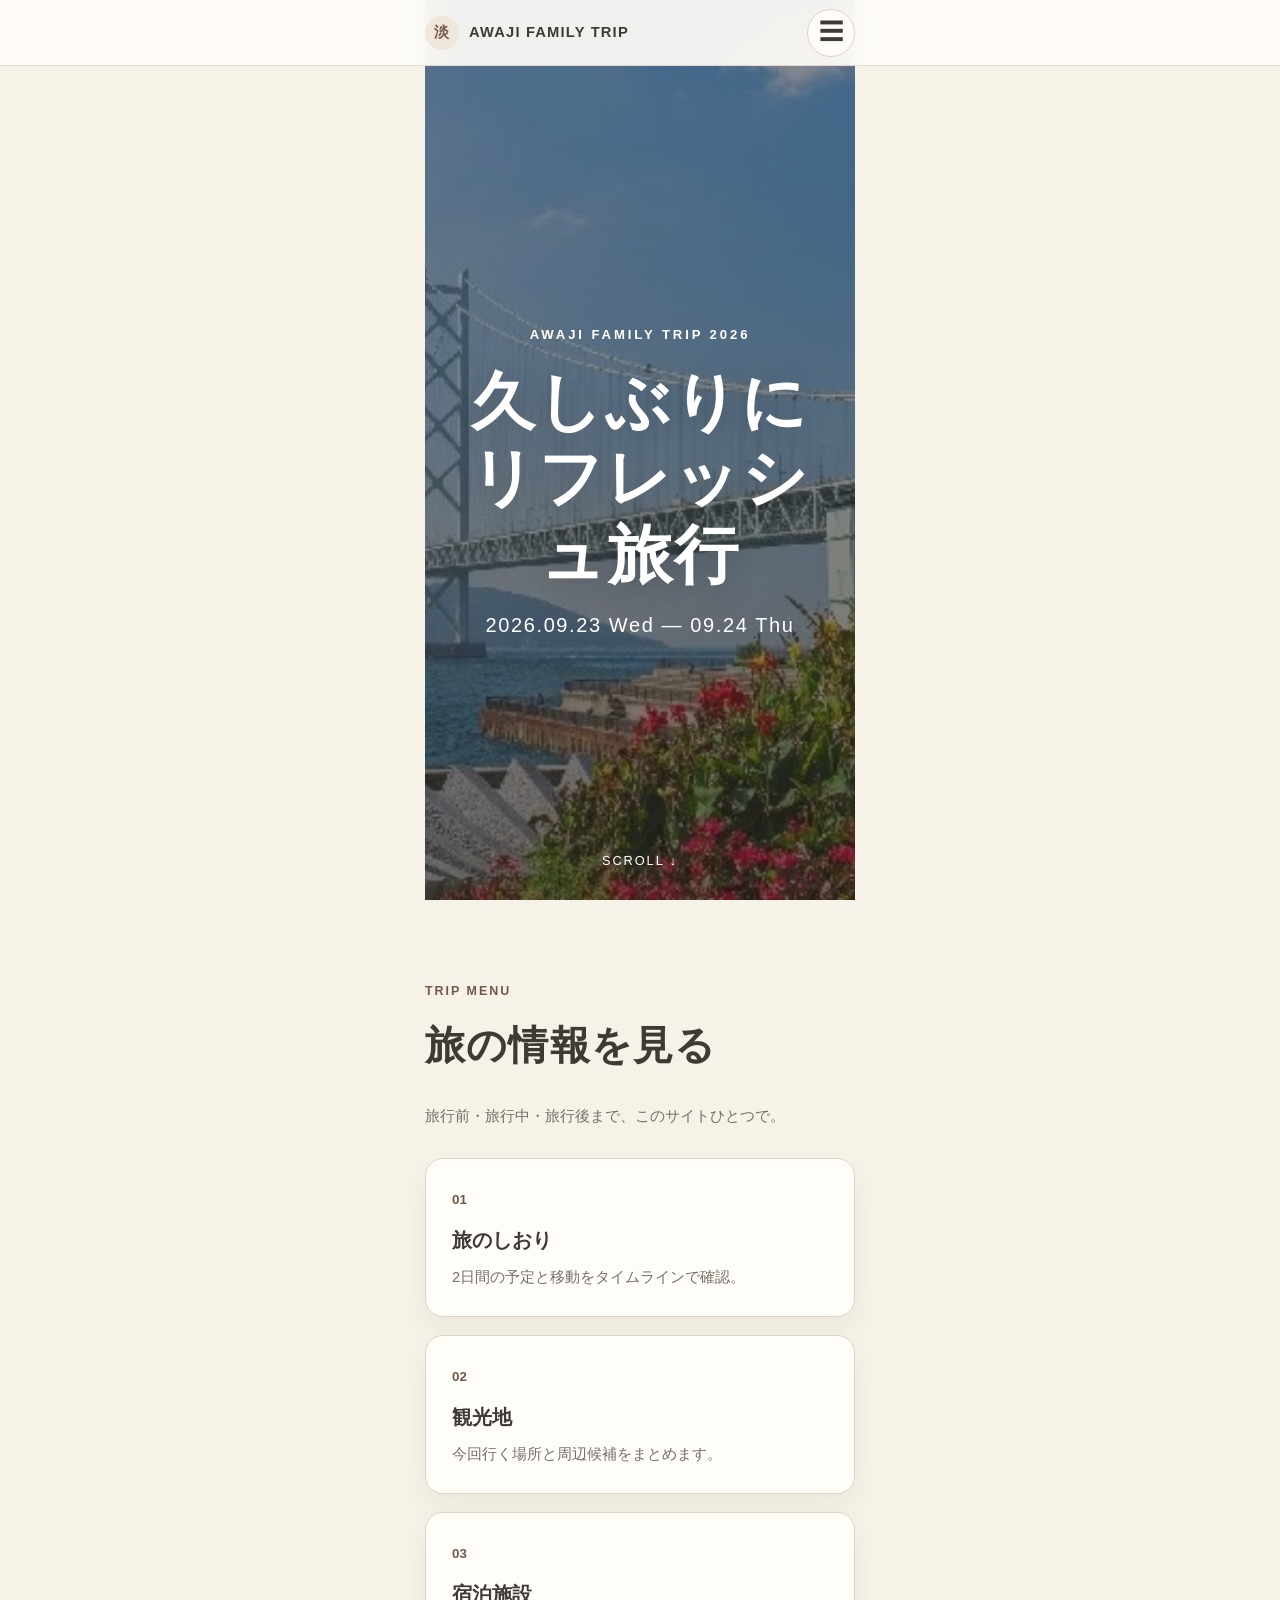
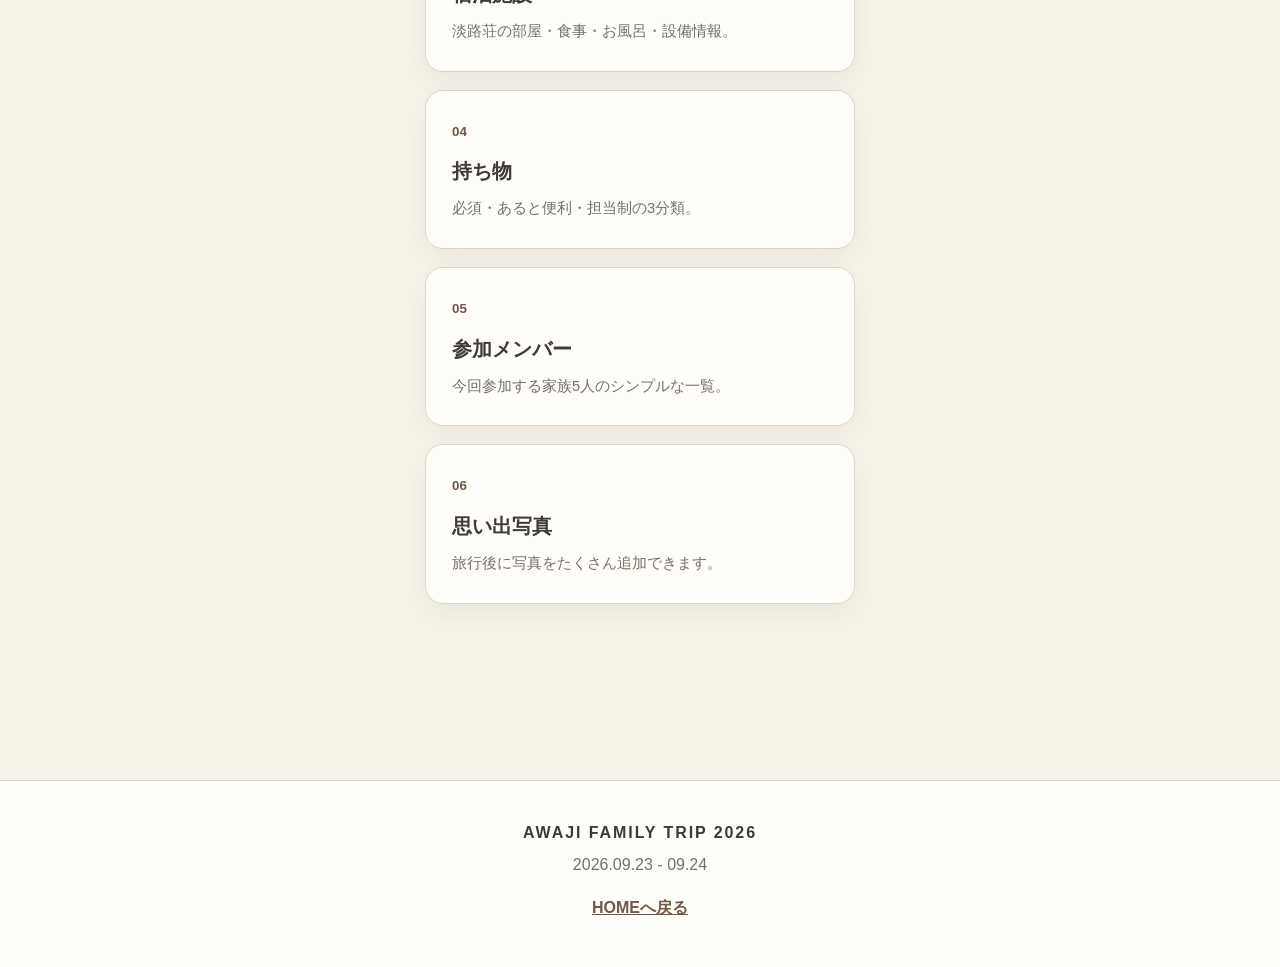
==== index.html @ f4835fc9 "ページに画像を入れてみる" ====
<!doctype html>
<html lang="ja">
<head>
  <meta charset="utf-8">
  <meta name="viewport" content="width=device-width, initial-scale=1">
  <meta name="description" content="淡路荘へ出かける家族旅行の情報共有サイトです。">
  <title>HOME | AWAJI FAMILY TRIP 2026</title>
  <link rel="stylesheet" href="css/style.css">
</head>
<body>
<header class="site-header">
  <div class="header-inner">
    <a class="brand" href="index.html" aria-label="HOMEへ戻る"><span class="brand-mark">淡</span><span>AWAJI FAMILY TRIP</span></a>
    <nav class="desktop-nav" aria-label="メインナビゲーション"><a href="index.html" aria-current="page">HOME</a><a href="schedule.html">旅のしおり</a><a href="sightseeing.html">観光地</a><a href="hotel.html">宿泊施設</a><a href="belongings.html">持ち物</a><a href="members.html">参加メンバー</a><a href="gallery.html">思い出写真</a></nav>
    <button class="menu-toggle" type="button" aria-expanded="false" aria-controls="mobile-menu" aria-label="メニューを開く">☰</button>
  </div>
</header>
<div class="mobile-menu" id="mobile-menu" aria-label="スマートフォンメニュー">
  <div class="mobile-menu-panel"><nav><a href="index.html" aria-current="page">HOME</a><a href="schedule.html">旅のしおり</a><a href="sightseeing.html">観光地</a><a href="hotel.html">宿泊施設</a><a href="belongings.html">持ち物</a><a href="members.html">参加メンバー</a><a href="gallery.html">思い出写真</a></nav></div>
</div>
<main class="home-main">
<!-- 旅行タイトルはここを変更すれば全体の見出しを差し替えられます -->
<section class="hero" aria-label="旅行メインビジュアル">
  <div class="hero-slide is-active" aria-hidden="true"></div>
  <div class="hero-slide" aria-hidden="true"></div>
  <div class="hero-slide" aria-hidden="true"></div>
  <div class="hero-slide" aria-hidden="true"></div>
  <div class="hero-slide" aria-hidden="true"></div>
  <div class="hero-content">
    <div class="hero-kicker">AWAJI FAMILY TRIP 2026</div>
    <h1 class="hero-title">久しぶりに<br>リフレッシュ旅行</h1>
    <div class="hero-date">2026.09.23 Wed — 09.24 Thu</div>
  </div>
  <a class="hero-scroll" href="#trip-menu">SCROLL ↓</a>
</section>

<section class="home-links" id="trip-menu">
  <div class="container">
    <div class="section-heading">
      <div><span class="eyebrow">TRIP MENU</span><h2 class="section-title">旅の情報を見る</h2></div>
      <div class="section-note">旅行前・旅行中・旅行後まで、このサイトひとつで。</div>
    </div>
    <div class="nav-card-grid">
      <a class="nav-card" href="schedule.html"><small>01</small><h2>旅のしおり</h2><p>2日間の予定と移動をタイムラインで確認。</p></a>
      <a class="nav-card" href="sightseeing.html"><small>02</small><h2>観光地</h2><p>今回行く場所と周辺候補をまとめます。</p></a>
      <a class="nav-card" href="hotel.html"><small>03</small><h2>宿泊施設</h2><p>淡路荘の部屋・食事・お風呂・設備情報。</p></a>
      <a class="nav-card" href="belongings.html"><small>04</small><h2>持ち物</h2><p>必須・あると便利・担当制の3分類。</p></a>
      <a class="nav-card" href="members.html"><small>05</small><h2>参加メンバー</h2><p>今回参加する家族5人のシンプルな一覧。</p></a>
      <a class="nav-card" href="gallery.html"><small>06</small><h2>思い出写真</h2><p>旅行後に写真をたくさん追加できます。</p></a>
    </div>
  </div>
</section>
</main>
<footer class="site-footer">
  <div class="container">
    <div class="footer-title">AWAJI FAMILY TRIP 2026</div>
    <div class="footer-date">2026.09.23 - 09.24</div>
    <a class="footer-home" href="index.html">HOMEへ戻る</a>
  </div>
</footer>
<script src="js/main.js"></script>
</body>
</html>
---- css/style.css ----
:root {
  --bg: #f7f2e8;
  --surface: #fffdf8;
  --surface-2: #efe7d9;
  --text: #3f3a35;
  --muted: #756f68;
  --accent: #9b7b68;
  --accent-dark: #715848;
  --sage: #8c9a89;
  --border: #dfd4c5;
  --shadow: 0 18px 45px rgba(76, 62, 50, 0.10);
  --radius-lg: 28px;
  --radius-md: 18px;
  --radius-sm: 12px;
  --header-h: 66px;
  --mobile-content: 430px;
}

* { box-sizing: border-box; }

html { scroll-behavior: smooth; }

body {
  margin: 0;
  background: var(--bg);
  color: var(--text);
  font-family: "Hiragino Kaku Gothic ProN", "Yu Gothic", "YuGothic", "Noto Sans JP", sans-serif;
  line-height: 1.8;
  overflow-x: hidden;
}

body.menu-open { overflow: hidden; }

a { color: inherit; }

img {
  display: block;
  max-width: 100%;
}

button,
input,
textarea,
select {
  font: inherit;
}

/* PCでも中央にスマホ幅で表示 */
.container,
.header-inner {
  width: min(calc(100% - 28px), var(--mobile-content));
  margin-inline: auto;
}

.site-header {
  position: fixed;
  inset: 0 0 auto 0;
  z-index: 1000;
  height: var(--header-h);
  display: flex;
  align-items: center;
  background: rgba(255, 253, 248, 0.92);
  backdrop-filter: blur(14px);
  border-bottom: 1px solid rgba(223, 212, 197, 0.8);
}

.header-inner {
  display: flex;
  align-items: center;
  justify-content: space-between;
  gap: 16px;
}

.brand {
  display: inline-flex;
  align-items: center;
  gap: 10px;
  text-decoration: none;
  font-weight: 800;
  letter-spacing: .08em;
  white-space: nowrap;
  font-size: .92rem;
}

.brand-mark {
  width: 34px;
  aspect-ratio: 1;
  border-radius: 50%;
  display: grid;
  place-items: center;
  background: var(--surface-2);
  color: var(--accent-dark);
  font-family: "Yu Mincho", "Hiragino Mincho ProN", serif;
}

/* 常にスマホ用ナビ */
.desktop-nav {
  display: none;
}

.menu-toggle {
  display: grid;
  place-items: center;
  width: 48px;
  height: 48px;
  border: 1px solid var(--border);
  border-radius: 50%;
  background: var(--surface);
  color: var(--text);
  cursor: pointer;
  font-size: 1.55rem;
  line-height: 1;
  flex: 0 0 auto;
}

.mobile-menu {
  display: none;
  position: fixed;
  top: var(--header-h);
  bottom: 0;
  left: 50%;
  width: min(100%, var(--mobile-content));
  transform: translateX(-50%);
  z-index: 999;
  background: rgba(49, 43, 38, .28);
}

.mobile-menu-panel {
  margin-left: auto;
  width: min(88%, 360px);
  height: 100%;
  background: var(--surface);
  padding: 24px;
  box-shadow: -18px 0 40px rgba(0,0,0,.12);
}

.mobile-menu nav {
  display: grid;
  gap: 10px;
}

.mobile-menu a {
  display: block;
  text-decoration: none;
  padding: 16px 18px;
  border-radius: var(--radius-sm);
  background: var(--bg);
  font-weight: 700;
}

.mobile-menu.is-open {
  display: block;
}

main:not(.home-main) {
  padding-top: calc(var(--header-h) + 54px);
}

.page-hero {
  margin-bottom: 36px;
}

.eyebrow {
  display: inline-block;
  color: var(--accent-dark);
  font-size: .78rem;
  font-weight: 800;
  letter-spacing: .16em;
  text-transform: uppercase;
  margin-bottom: 8px;
}

.page-title,
.hero-title,
.section-title {
  font-family: "Yu Mincho", "Hiragino Mincho ProN", "Noto Serif JP", serif;
  letter-spacing: .03em;
}

.page-title {
  margin: 0 0 12px;
  font-size: clamp(2rem, 10vw, 3.2rem);
  line-height: 1.25;
}

.page-lead {
  margin: 0;
  max-width: 760px;
  color: var(--muted);
}

.section {
  padding: 28px 0 58px;
}

.section + .section {
  border-top: 1px solid rgba(223, 212, 197, .75);
}

.section-heading {
  display: flex;
  align-items: flex-start;
  flex-direction: column;
  gap: 20px;
  margin-bottom: 28px;
}

.section-title {
  margin: 0;
  font-size: clamp(1.6rem, 8vw, 2.5rem);
}

.section-note {
  color: var(--muted);
  font-size: .95rem;
}

/* HOME */
.hero {
  width: min(100%, var(--mobile-content));
  min-height: 100svh;
  margin-inline: auto;
  position: relative;
  overflow: hidden;
  display: grid;
  place-items: center;
  isolation: isolate;
}

.hero-slide {
  position: absolute;
  inset: 0;
  opacity: 0;
  transform: scale(1.02);
  transition: opacity 1.8s ease, transform 7s ease;
  background-size: cover;
  background-position: center;
}

.hero-slide::after {
  content: "";
  position: absolute;
  inset: 0;
  background: linear-gradient(
    180deg,
    rgba(26,22,19,.20),
    rgba(26,22,19,.38)
  );
}

.hero-slide.is-active {
  opacity: 1;
  transform: scale(1);
}

.hero-slide:nth-child(1) {
  background-image:
    linear-gradient(rgba(54,44,36,.28), rgba(54,44,36,.28)),
    url('../images/hero/hero-01.jpg');
}

.hero-slide:nth-child(2) {
  background-image:
    linear-gradient(rgba(54,44,36,.28), rgba(54,44,36,.28)),
    url('../images/hero/hero-02.jpg');
}

.hero-slide:nth-child(3) {
  background-image:
    linear-gradient(rgba(54,44,36,.28), rgba(54,44,36,.28)),
    url('../images/hero/hero-03.jpg');
}

.hero-slide:nth-child(4) {
  background-image:
    linear-gradient(rgba(54,44,36,.28), rgba(54,44,36,.28)),
    url('../images/hero/hero-04.jpg');
}

.hero-slide:nth-child(5) {
  background-image:
    linear-gradient(rgba(54,44,36,.28), rgba(54,44,36,.28)),
    url('../images/hero/hero-05.jpg');
}

.hero-content {
  position: relative;
  z-index: 2;
  width: min(calc(100% - 28px), var(--mobile-content));
  color: white;
  text-align: center;
  padding-top: var(--header-h);
}

.hero-kicker {
  letter-spacing: .22em;
  font-size: .82rem;
  font-weight: 800;
}

.hero-title {
  margin: 18px auto 12px;
  max-width: 900px;
  font-size: clamp(2.1rem, 11vw, 4rem);
  line-height: 1.2;
  text-shadow: 0 5px 30px rgba(0,0,0,.22);
}

.hero-date {
  font-size: clamp(1rem, 5vw, 1.25rem);
  letter-spacing: .08em;
}

.hero-scroll {
  position: absolute;
  bottom: 28px;
  z-index: 3;
  color: #fff;
  text-decoration: none;
  font-size: .8rem;
  letter-spacing: .15em;
}

.home-links {
  padding: 76px 0 96px;
}

.nav-card-grid {
  display: grid;
  grid-template-columns: 1fr;
  gap: 18px;
}

.nav-card {
  display: block;
  text-decoration: none;
  background: var(--surface);
  border: 1px solid var(--border);
  border-radius: var(--radius-md);
  padding: 26px;
  box-shadow: 0 12px 28px rgba(76,62,50,.06);
}

.nav-card:hover,
.nav-card:focus-visible {
  transform: translateY(-3px);
  box-shadow: var(--shadow);
  outline: none;
}

.nav-card small {
  color: var(--accent-dark);
  font-weight: 800;
}

.nav-card h2 {
  margin: 8px 0 6px;
  font-size: 1.25rem;
}

.nav-card p {
  margin: 0;
  color: var(--muted);
  font-size: .92rem;
}

/* 旅のしおり */
.timeline-days {
  display: grid;
  gap: 56px;
}

.day-block {
  background: var(--surface);
  border: 1px solid var(--border);
  border-radius: var(--radius-lg);
  padding: clamp(24px,4vw,44px);
}

.day-title {
  margin: 0 0 32px;
  font-size: 1.6rem;
}

.timeline {
  position: relative;
  margin-left: 8px;
}

.timeline::before {
  content: "";
  position: absolute;
  left: 65px;
  top: 14px;
  bottom: 14px;
  width: 1px;
  background: var(--border);
}

.timeline-item {
  display: grid;
  grid-template-columns: 60px 10px minmax(0, 1fr);
  gap: 0 8px;
  position: relative;
  padding-bottom: 34px;
}

.timeline-item:last-child {
  padding-bottom: 0;
}

.timeline-time {
  font-weight: 800;
  color: var(--accent-dark);
  padding-top: 1px;
  font-size: .9rem;
}

.timeline-dot-wrap {
  display: flex;
  justify-content: center;
  transform: translateX(-8px);
}

.timeline-dot {
  width: 10px;
  height: 10px;
  margin-top: 7px;
  border-radius: 50%;
  background: var(--sage);
  box-shadow: 0 0 0 6px var(--surface);
  z-index: 2;
}

.timeline-card {
  min-width: 0;
  background: var(--bg);
  border-radius: var(--radius-md);
  padding: 20px;
}

.timeline-card h3 {
  margin: 0 0 6px;
}

.timeline-meta {
  display: flex;
  flex-wrap: wrap;
  gap: 8px 12px;
  color: var(--muted);
  font-size: .9rem;
  margin: 10px 0 0;
}

.timeline-photo,
.photo-placeholder {
  min-height: 180px;
  margin-top: 16px;
  border-radius: var(--radius-sm);
  background: linear-gradient(135deg, #d8cab9, #ebe2d7);
  display: grid;
  place-items: center;
  color: #76695f;
  text-align: center;
  padding: 18px;
}

.timeline-photo img,
.media-frame img {
  width: 100%;
  height: 100%;
  object-fit: cover;
  border-radius: inherit;
}

/* 観光地 */
.place-list {
  display: grid;
  gap: 28px;
}

.place-card {
  display: grid;
  grid-template-columns: 1fr;
  gap: 0;
  overflow: hidden;
  background: var(--surface);
  border: 1px solid var(--border);
  border-radius: var(--radius-lg);
  box-shadow: 0 14px 34px rgba(76,62,50,.06);
}

.media-frame {
  min-height: 230px;
  background: linear-gradient(135deg,#c8b9a8,#e7ded3);
  display: grid;
  place-items: center;
  color: #73675d;
}

.place-body {
  padding: clamp(24px,4vw,40px);
}

.place-body h3 {
  margin: 0 0 10px;
  font-size: 1.55rem;
}

.info-list {
  display: grid;
  gap: 8px;
  margin: 18px 0 0;
}

.info-row {
  display: grid;
  grid-template-columns: 72px 1fr;
  gap: 14px;
  font-size: .95rem;
}

.info-row dt {
  font-weight: 800;
  color: var(--accent-dark);
}

.info-row dd {
  margin: 0;
}

.button-row {
  display: flex;
  flex-wrap: wrap;
  gap: 12px;
  margin-top: 22px;
}

.btn {
  display: inline-flex;
  align-items: center;
  justify-content: center;
  min-height: 46px;
  padding: 11px 18px;
  border-radius: 999px;
  text-decoration: none;
  font-weight: 800;
  border: 1px solid var(--accent);
  background: var(--accent);
  color: #fff;
  flex: 1 1 160px;
}

.btn.secondary {
  background: transparent;
  color: var(--accent-dark);
}

.btn:hover,
.btn:focus-visible {
  filter: brightness(.96);
  outline: 3px solid rgba(155,123,104,.18);
}

/* 宿泊施設 */
.hotel-stack {
  display: grid;
  gap: 44px;
}

.hotel-section {
  background: var(--surface);
  border: 1px solid var(--border);
  border-radius: var(--radius-lg);
  padding: clamp(24px,4vw,42px);
}

.hotel-section h2 {
  margin-top: 0;
}

.photo-strip {
  display: grid;
  grid-template-columns: repeat(2,1fr);
  gap: 10px;
  margin-top: 20px;
}

.photo-strip .photo-placeholder {
  min-height: 140px;
  margin-top: 0;
}

.photo-strip .photo-placeholder:last-child {
  grid-column: 1 / -1;
}

.feature-grid {
  display: grid;
  grid-template-columns: 1fr;
  gap: 16px;
  margin-top: 18px;
}

.feature-card {
  background: var(--bg);
  border-radius: var(--radius-md);
  padding: 18px;
}

.feature-card strong {
  display: block;
  margin-bottom: 6px;
}

.amenity-grid {
  display: grid;
  grid-template-columns: repeat(2,1fr);
  gap: 12px;
  margin-top: 20px;
}

.amenity {
  min-height: 110px;
  display: grid;
  place-items: center;
  gap: 6px;
  text-align: center;
  background: var(--bg);
  border-radius: var(--radius-md);
  padding: 14px;
}

.amenity-icon {
  font-size: 1.7rem;
  font-weight: 400;
  line-height: 1;
}

/* 持ち物 */
.list-columns {
  display: grid;
  grid-template-columns: 1fr;
  gap: 20px;
}

.list-card {
  background: var(--surface);
  border: 1px solid var(--border);
  border-radius: var(--radius-lg);
  padding: 26px;
}

.list-card h2 {
  margin-top: 0;
}

.simple-list {
  list-style: none;
  margin: 0;
  padding: 0;
  display: grid;
  gap: 10px;
}

.simple-list li {
  padding: 12px 14px;
  border-radius: var(--radius-sm);
  background: var(--bg);
}

/* 参加メンバー */
.members-grid {
  display: grid;
  grid-template-columns: 1fr;
  gap: 18px;
}

.member-card {
  background: var(--surface);
  border: 1px solid var(--border);
  border-radius: var(--radius-md);
  padding: 24px;
}

.member-card h2 {
  margin: 0 0 6px;
  font-size: 1.25rem;
}

.member-card p {
  margin: 0;
  color: var(--muted);
}

/* 思い出写真 */
.gallery-empty {
  text-align: center;
  background: var(--surface);
  border: 1px solid var(--border);
  border-radius: var(--radius-lg);
  padding: clamp(46px,8vw,96px) 24px;
}

.gallery-empty .icon {
  font-size: 2.4rem;
}

.gallery-grid {
  columns: 2 150px;
  column-gap: 14px;
  margin-top: 34px;
}

.gallery-item {
  break-inside: avoid;
  margin: 0 0 14px;
}

.gallery-item img {
  width: 100%;
  border-radius: 14px;
  background: #ddd;
}

/* Footer */
.site-footer {
  margin-top: 80px;
  border-top: 1px solid var(--border);
  padding: 38px 0 44px;
  background: var(--surface);
  text-align: center;
}

.footer-title {
  font-weight: 900;
  letter-spacing: .12em;
}

.footer-date {
  color: var(--muted);
  margin-top: 4px;
}

.footer-home {
  display: inline-block;
  margin-top: 14px;
  color: var(--accent-dark);
  font-weight: 700;
}

.sr-only {
  position: absolute;
  width: 1px;
  height: 1px;
  padding: 0;
  margin: -1px;
  overflow: hidden;
  clip: rect(0,0,0,0);
  white-space: nowrap;
  border: 0;
}

@media (prefers-reduced-motion: reduce) {
  *,
  *::before,
  *::after {
    scroll-behavior: auto !important;
    transition-duration: .01ms !important;
    animation-duration: .01ms !important;
  }
}
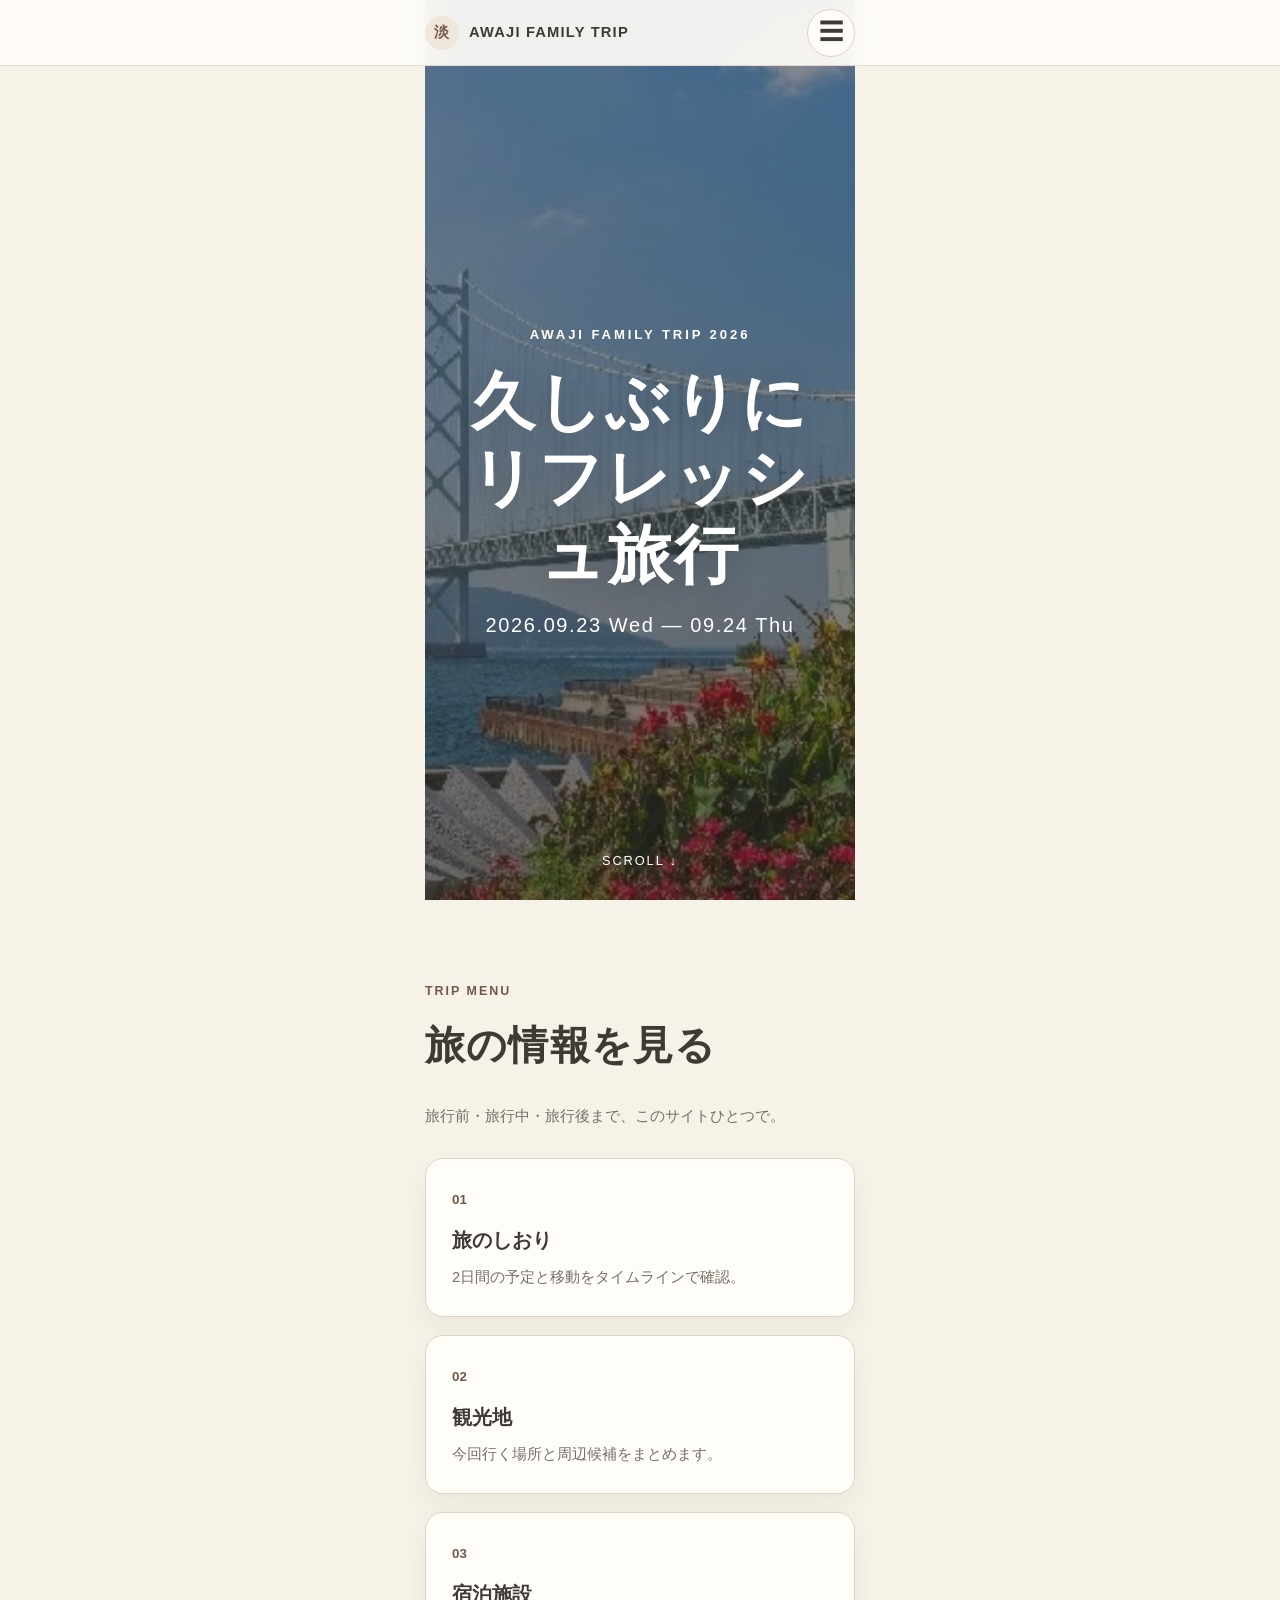
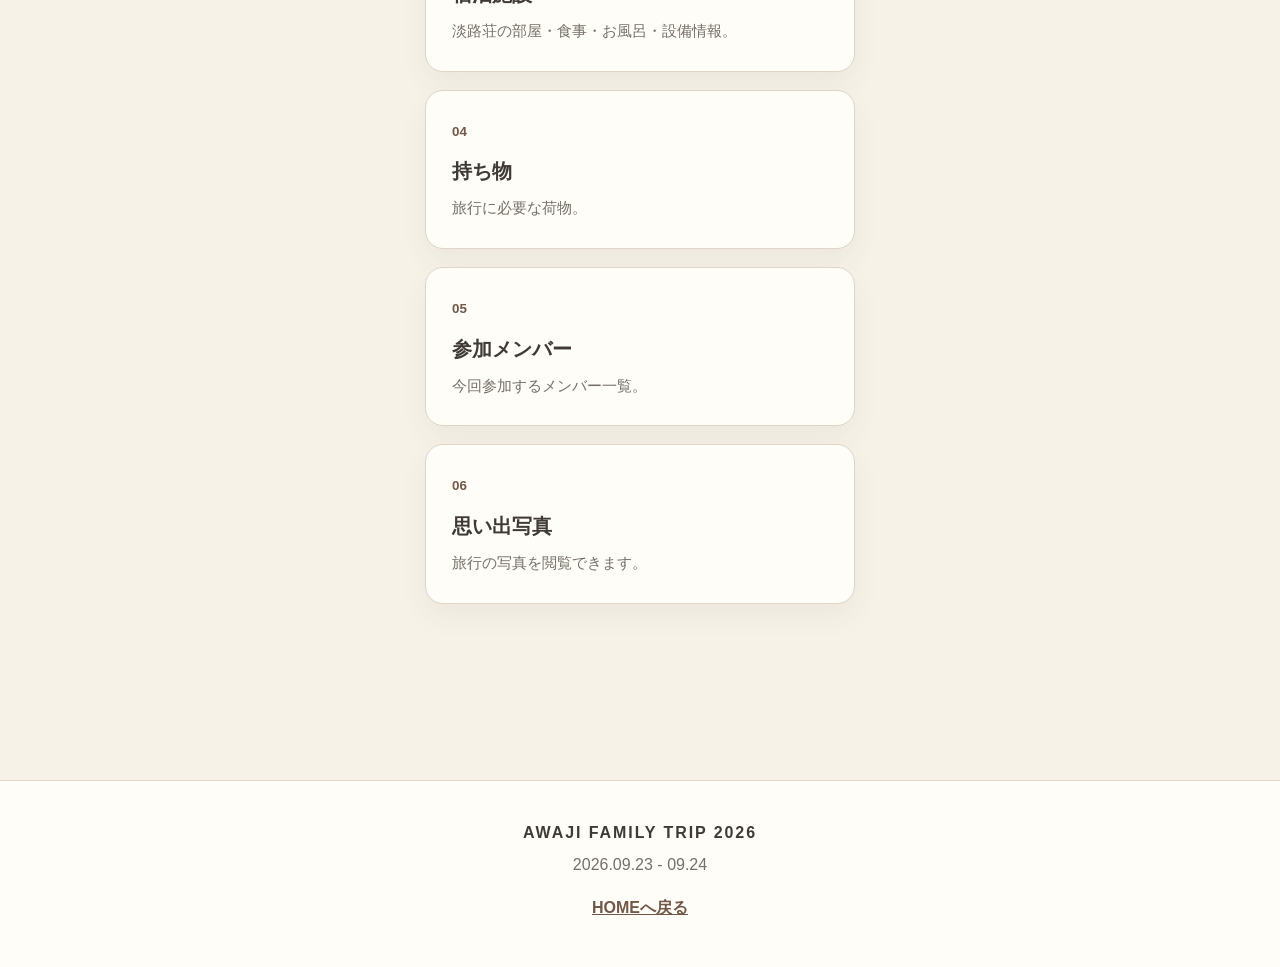
==== commit 0342ce79: "一応画像は埋めて表示直した" ====
--- a/index.html
+++ b/index.html
@@ -44,9 +44,9 @@
       <a class="nav-card" href="schedule.html"><small>01</small><h2>旅のしおり</h2><p>2日間の予定と移動をタイムラインで確認。</p></a>
       <a class="nav-card" href="sightseeing.html"><small>02</small><h2>観光地</h2><p>今回行く場所と周辺候補をまとめます。</p></a>
       <a class="nav-card" href="hotel.html"><small>03</small><h2>宿泊施設</h2><p>淡路荘の部屋・食事・お風呂・設備情報。</p></a>
-      <a class="nav-card" href="belongings.html"><small>04</small><h2>持ち物</h2><p>必須・あると便利・担当制の3分類。</p></a>
-      <a class="nav-card" href="members.html"><small>05</small><h2>参加メンバー</h2><p>今回参加する家族5人のシンプルな一覧。</p></a>
-      <a class="nav-card" href="gallery.html"><small>06</small><h2>思い出写真</h2><p>旅行後に写真をたくさん追加できます。</p></a>
+      <a class="nav-card" href="belongings.html"><small>04</small><h2>持ち物</h2><p>旅行に必要な荷物。</p></a>
+      <a class="nav-card" href="members.html"><small>05</small><h2>参加メンバー</h2><p>今回参加するメンバー一覧。</p></a>
+      <a class="nav-card" href="gallery.html"><small>06</small><h2>思い出写真</h2><p>旅行の写真を閲覧できます。</p></a>
     </div>
   </div>
 </section>
--- a/css/style.css
+++ b/css/style.css
@@ -496,6 +496,8 @@
   display: grid;
   place-items: center;
   color: #73675d;
+  overflow: hidden;
+  border-radius: var(--radius-sm);
 }
 
 .place-body {
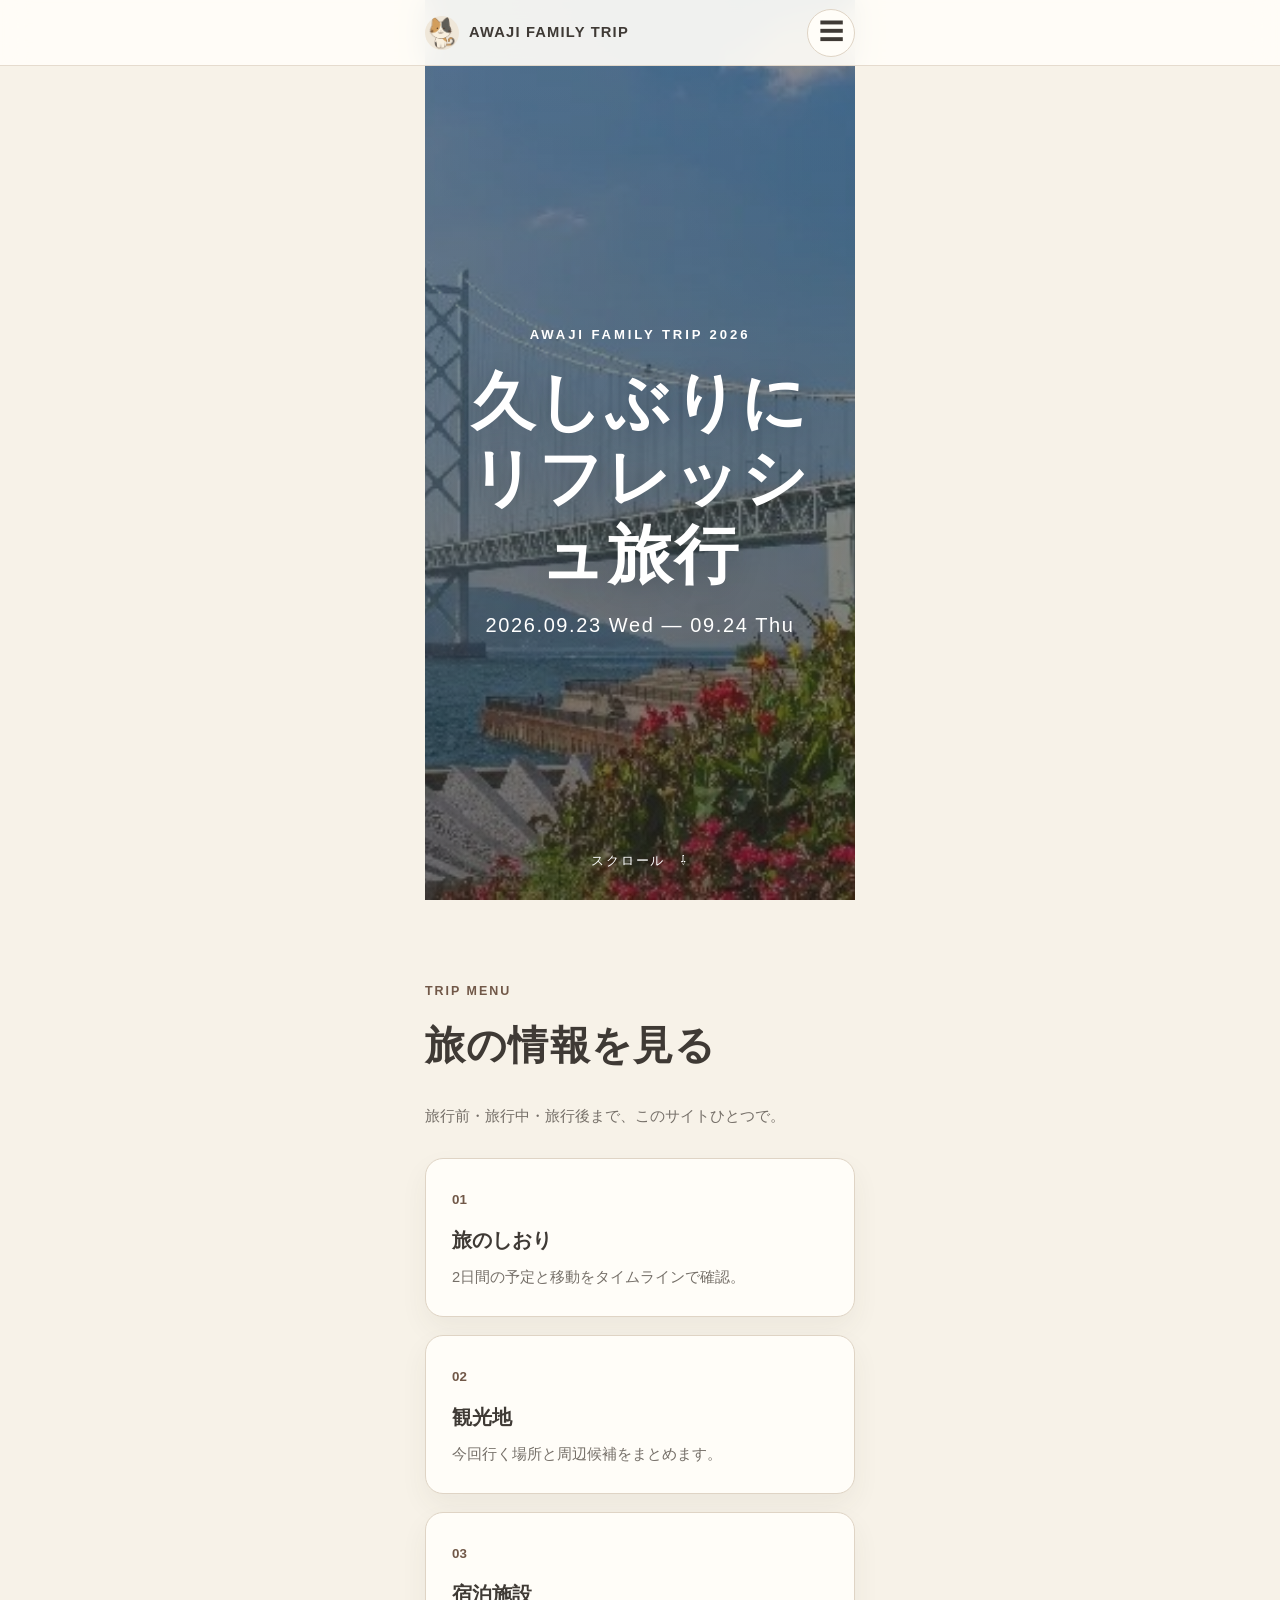
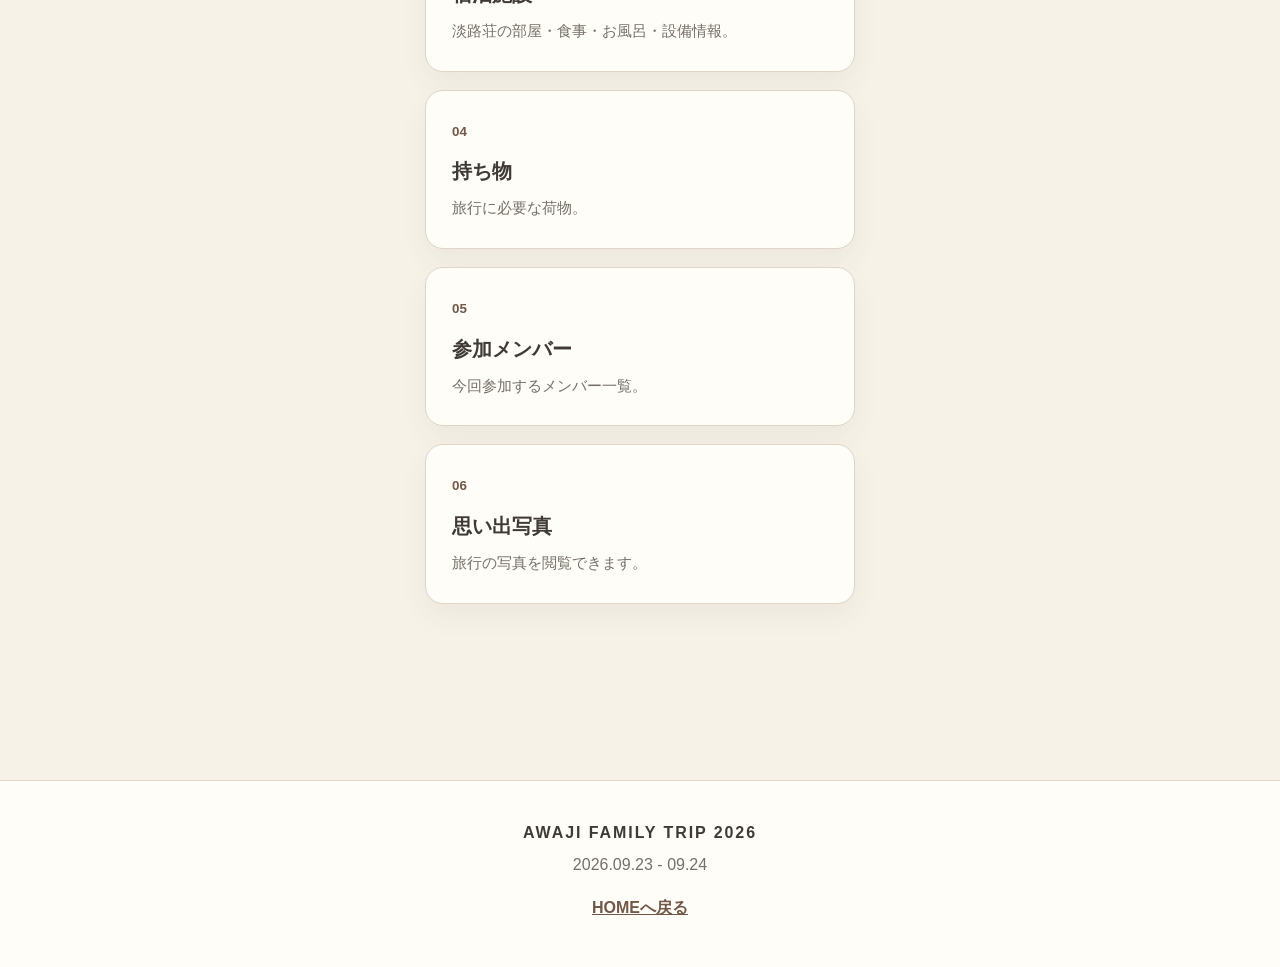
==== commit 0f8ba758: "しおりに地図を埋め込んだ" ====
--- a/index.html
+++ b/index.html
@@ -1,5 +1,6 @@
 <!doctype html>
 <html lang="ja">
+
 <head>
   <meta charset="utf-8">
   <meta name="viewport" content="width=device-width, initial-scale=1">
@@ -7,57 +8,90 @@
   <title>HOME | AWAJI FAMILY TRIP 2026</title>
   <link rel="stylesheet" href="css/style.css">
 </head>
+
 <body>
-<header class="site-header">
-  <div class="header-inner">
-    <a class="brand" href="index.html" aria-label="HOMEへ戻る"><span class="brand-mark">淡</span><span>AWAJI FAMILY TRIP</span></a>
-    <nav class="desktop-nav" aria-label="メインナビゲーション"><a href="index.html" aria-current="page">HOME</a><a href="schedule.html">旅のしおり</a><a href="sightseeing.html">観光地</a><a href="hotel.html">宿泊施設</a><a href="belongings.html">持ち物</a><a href="members.html">参加メンバー</a><a href="gallery.html">思い出写真</a></nav>
-    <button class="menu-toggle" type="button" aria-expanded="false" aria-controls="mobile-menu" aria-label="メニューを開く">☰</button>
-  </div>
-</header>
-<div class="mobile-menu" id="mobile-menu" aria-label="スマートフォンメニュー">
-  <div class="mobile-menu-panel"><nav><a href="index.html" aria-current="page">HOME</a><a href="schedule.html">旅のしおり</a><a href="sightseeing.html">観光地</a><a href="hotel.html">宿泊施設</a><a href="belongings.html">持ち物</a><a href="members.html">参加メンバー</a><a href="gallery.html">思い出写真</a></nav></div>
-</div>
-<main class="home-main">
-<!-- 旅行タイトルはここを変更すれば全体の見出しを差し替えられます -->
-<section class="hero" aria-label="旅行メインビジュアル">
-  <div class="hero-slide is-active" aria-hidden="true"></div>
-  <div class="hero-slide" aria-hidden="true"></div>
-  <div class="hero-slide" aria-hidden="true"></div>
-  <div class="hero-slide" aria-hidden="true"></div>
-  <div class="hero-slide" aria-hidden="true"></div>
-  <div class="hero-content">
-    <div class="hero-kicker">AWAJI FAMILY TRIP 2026</div>
-    <h1 class="hero-title">久しぶりに<br>リフレッシュ旅行</h1>
-    <div class="hero-date">2026.09.23 Wed — 09.24 Thu</div>
-  </div>
-  <a class="hero-scroll" href="#trip-menu">SCROLL ↓</a>
-</section>
-
-<section class="home-links" id="trip-menu">
-  <div class="container">
-    <div class="section-heading">
-      <div><span class="eyebrow">TRIP MENU</span><h2 class="section-title">旅の情報を見る</h2></div>
-      <div class="section-note">旅行前・旅行中・旅行後まで、このサイトひとつで。</div>
+  <header class="site-header">
+    <div class="header-inner">
+      <a class="brand" href="index.html" aria-label="HOMEへ戻る">
+        <span class="brand-mark">
+          <img src="images/common/mikecat-icon.png" alt="三毛猫のアイコン">
+        </span>
+        <span>AWAJI FAMILY TRIP</span></a>
+      <nav class="desktop-nav" aria-label="メインナビゲーション"><a href="index.html" aria-current="page">HOME</a><a
+          href="schedule.html">旅のしおり</a><a href="sightseeing.html">観光地</a><a href="hotel.html">宿泊施設</a><a
+          href="belongings.html">持ち物</a><a href="members.html">参加メンバー</a><a href="gallery.html">思い出写真</a></nav>
+      <button class="menu-toggle" type="button" aria-expanded="false" aria-controls="mobile-menu"
+        aria-label="メニューを開く">☰</button>
     </div>
-    <div class="nav-card-grid">
-      <a class="nav-card" href="schedule.html"><small>01</small><h2>旅のしおり</h2><p>2日間の予定と移動をタイムラインで確認。</p></a>
-      <a class="nav-card" href="sightseeing.html"><small>02</small><h2>観光地</h2><p>今回行く場所と周辺候補をまとめます。</p></a>
-      <a class="nav-card" href="hotel.html"><small>03</small><h2>宿泊施設</h2><p>淡路荘の部屋・食事・お風呂・設備情報。</p></a>
-      <a class="nav-card" href="belongings.html"><small>04</small><h2>持ち物</h2><p>旅行に必要な荷物。</p></a>
-      <a class="nav-card" href="members.html"><small>05</small><h2>参加メンバー</h2><p>今回参加するメンバー一覧。</p></a>
-      <a class="nav-card" href="gallery.html"><small>06</small><h2>思い出写真</h2><p>旅行の写真を閲覧できます。</p></a>
+  </header>
+  <div class="mobile-menu" id="mobile-menu" aria-label="スマートフォンメニュー">
+    <div class="mobile-menu-panel">
+      <nav><a href="index.html" aria-current="page">HOME</a><a href="schedule.html">旅のしおり</a><a
+          href="sightseeing.html">観光地</a><a href="hotel.html">宿泊施設</a><a href="belongings.html">持ち物</a><a
+          href="members.html">参加メンバー</a><a href="gallery.html">思い出写真</a></nav>
     </div>
   </div>
-</section>
-</main>
-<footer class="site-footer">
-  <div class="container">
-    <div class="footer-title">AWAJI FAMILY TRIP 2026</div>
-    <div class="footer-date">2026.09.23 - 09.24</div>
-    <a class="footer-home" href="index.html">HOMEへ戻る</a>
-  </div>
-</footer>
-<script src="js/main.js"></script>
+  <main class="home-main">
+    <!-- 旅行タイトルはここを変更すれば全体の見出しを差し替えられます -->
+    <section class="hero" aria-label="旅行メインビジュアル">
+      <div class="hero-slide is-active" aria-hidden="true"></div>
+      <div class="hero-slide" aria-hidden="true"></div>
+      <div class="hero-slide" aria-hidden="true"></div>
+      <div class="hero-slide" aria-hidden="true"></div>
+      <div class="hero-slide" aria-hidden="true"></div>
+      <div class="hero-content">
+        <div class="hero-kicker">AWAJI FAMILY TRIP 2026</div>
+        <h1 class="hero-title">久しぶりに<br>リフレッシュ旅行</h1>
+        <div class="hero-date">2026.09.23 Wed — 09.24 Thu</div>
+      </div>
+      <a class="hero-scroll" href="#trip-menu">スクロール　⇩</a>
+    </section>
+
+    <section class="home-links" id="trip-menu">
+      <div class="container">
+        <div class="section-heading">
+          <div><span class="eyebrow">TRIP MENU</span>
+            <h2 class="section-title">旅の情報を見る</h2>
+          </div>
+          <div class="section-note">旅行前・旅行中・旅行後まで、このサイトひとつで。</div>
+        </div>
+        <div class="nav-card-grid">
+          <a class="nav-card" href="schedule.html"><small>01</small>
+            <h2>旅のしおり</h2>
+            <p>2日間の予定と移動をタイムラインで確認。</p>
+          </a>
+          <a class="nav-card" href="sightseeing.html"><small>02</small>
+            <h2>観光地</h2>
+            <p>今回行く場所と周辺候補をまとめます。</p>
+          </a>
+          <a class="nav-card" href="hotel.html"><small>03</small>
+            <h2>宿泊施設</h2>
+            <p>淡路荘の部屋・食事・お風呂・設備情報。</p>
+          </a>
+          <a class="nav-card" href="belongings.html"><small>04</small>
+            <h2>持ち物</h2>
+            <p>旅行に必要な荷物。</p>
+          </a>
+          <a class="nav-card" href="members.html"><small>05</small>
+            <h2>参加メンバー</h2>
+            <p>今回参加するメンバー一覧。</p>
+          </a>
+          <a class="nav-card" href="gallery.html"><small>06</small>
+            <h2>思い出写真</h2>
+            <p>旅行の写真を閲覧できます。</p>
+          </a>
+        </div>
+      </div>
+    </section>
+  </main>
+  <footer class="site-footer">
+    <div class="container">
+      <div class="footer-title">AWAJI FAMILY TRIP 2026</div>
+      <div class="footer-date">2026.09.23 - 09.24</div>
+      <a class="footer-home" href="index.html">HOMEへ戻る</a>
+    </div>
+  </footer>
+  <script src="js/main.js"></script>
 </body>
+
 </html>
--- a/css/style.css
+++ b/css/style.css
@@ -93,6 +93,13 @@
   font-family: "Yu Mincho", "Hiragino Mincho ProN", serif;
 }
 
+.brand-mark img {
+  width: 100%;
+  height: 100%;
+  object-fit: cover;
+  border-radius: 50%;
+}
+
 /* 常にスマホ用ナビ */
 .desktop-nav {
   display: none;
@@ -452,7 +459,12 @@
   margin: 10px 0 0;
 }
 
-.timeline-photo,
+.timeline-photo {
+  margin-top: 16px;
+  border-radius: var(--radius-sm);
+  overflow: hidden;
+}
+
 .photo-placeholder {
   min-height: 180px;
   margin-top: 16px;
@@ -771,4 +783,35 @@
     transition-duration: .01ms !important;
     animation-duration: .01ms !important;
   }
+}
+
+.trip-map-section {
+  margin-top: 48px;
+}
+
+.trip-map-section h2 {
+  margin-bottom: 8px;
+}
+
+.trip-map-section p {
+  margin-bottom: 20px;
+}
+
+.trip-map {
+  width: 100%;
+  border-radius: 20px;
+  overflow: hidden;
+}
+
+.trip-map iframe {
+  display: block;
+  width: 100%;
+  height: 500px;
+  border: 0;
+}
+
+@media (max-width: 768px) {
+  .trip-map iframe {
+    height: 400px;
+  }
 }
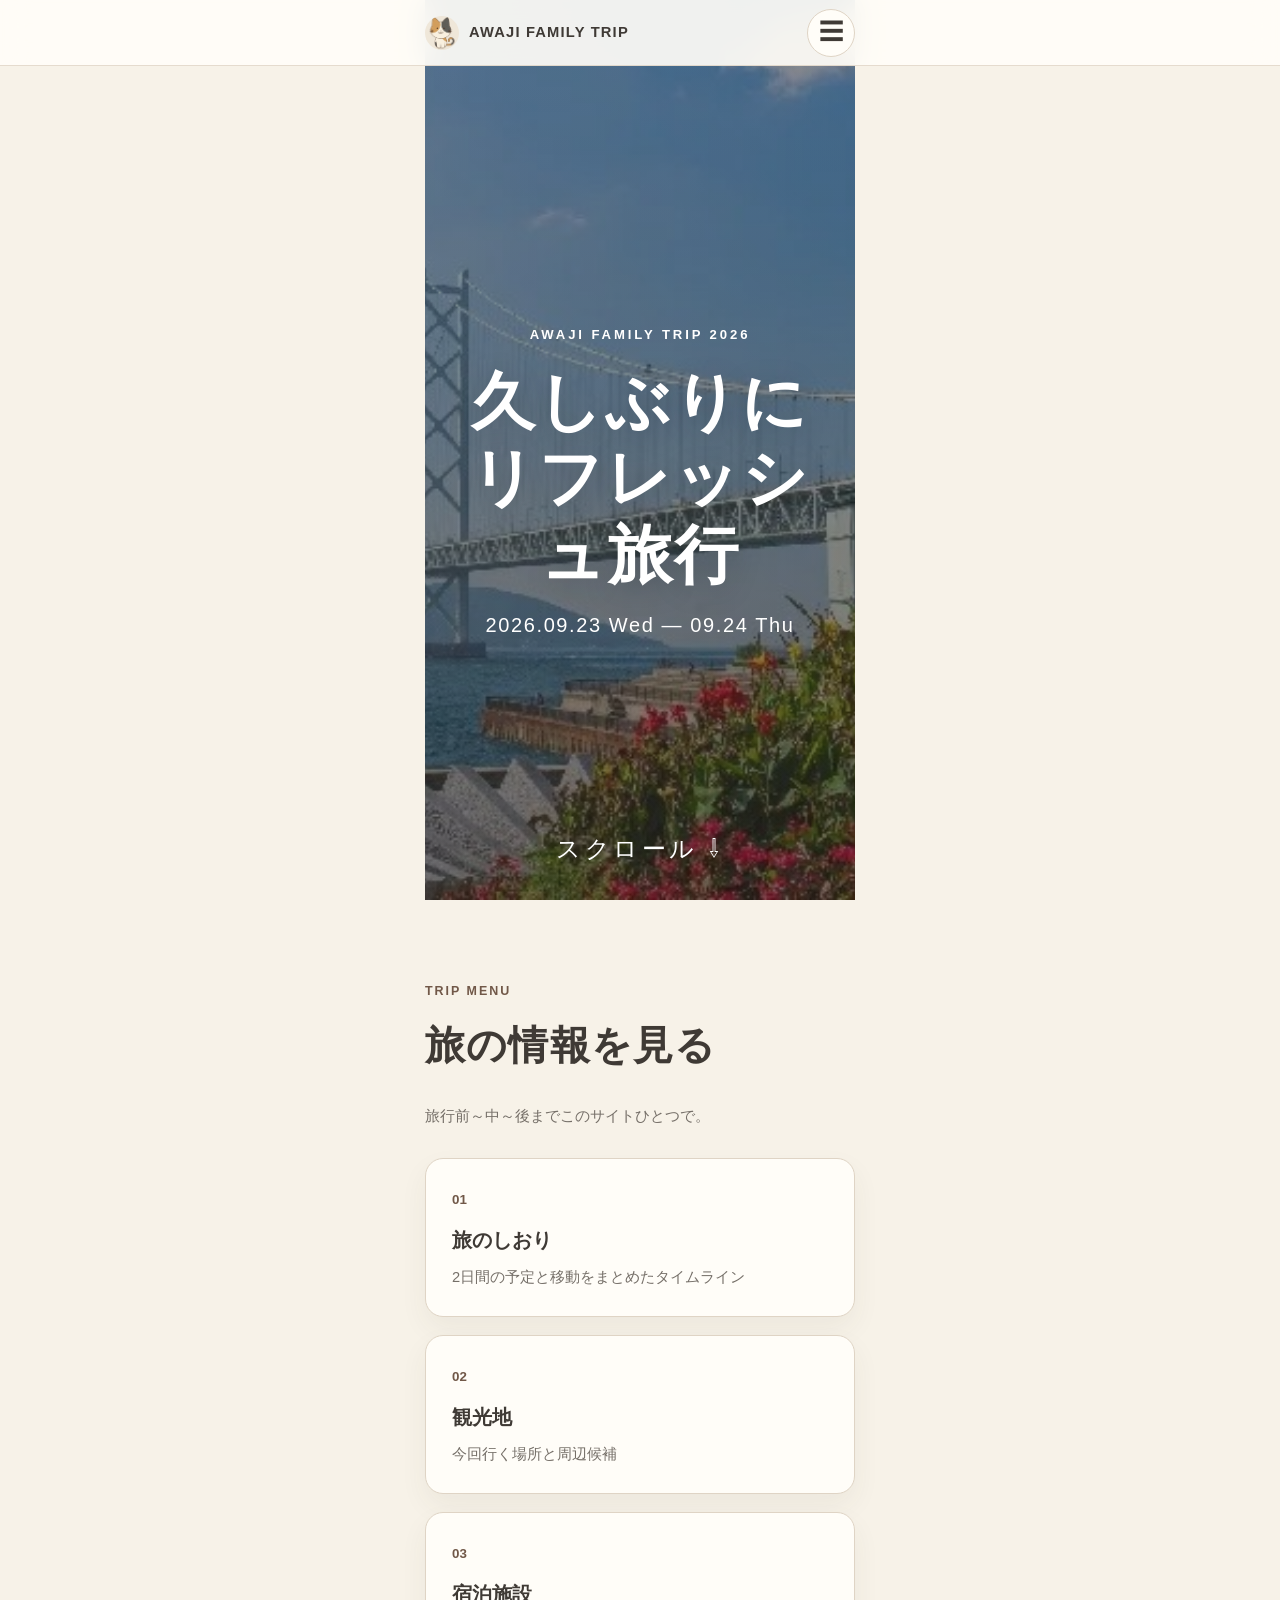
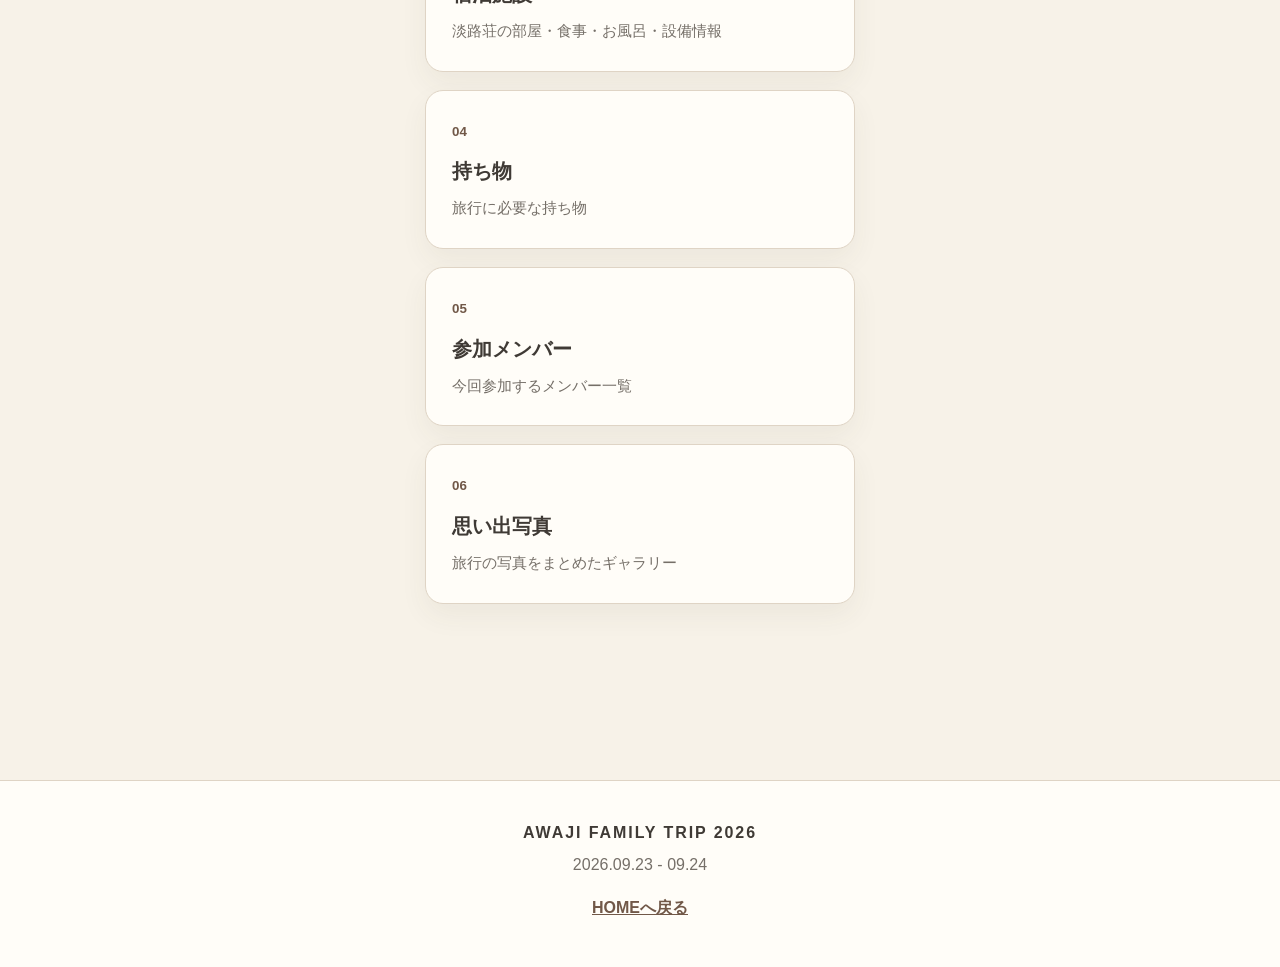
==== commit b6de73ad: "テスト前の仮完成版" ====
--- a/index.html
+++ b/index.html
@@ -44,7 +44,7 @@
         <h1 class="hero-title">久しぶりに<br>リフレッシュ旅行</h1>
         <div class="hero-date">2026.09.23 Wed — 09.24 Thu</div>
       </div>
-      <a class="hero-scroll" href="#trip-menu">スクロール　⇩</a>
+      <a class="hero-scroll" href="#trip-menu">スクロール ⇩</a>
     </section>
 
     <section class="home-links" id="trip-menu">
@@ -53,32 +53,32 @@
           <div><span class="eyebrow">TRIP MENU</span>
             <h2 class="section-title">旅の情報を見る</h2>
           </div>
-          <div class="section-note">旅行前・旅行中・旅行後まで、このサイトひとつで。</div>
+          <div class="section-note">旅行前～中～後までこのサイトひとつで。</div>
         </div>
         <div class="nav-card-grid">
           <a class="nav-card" href="schedule.html"><small>01</small>
             <h2>旅のしおり</h2>
-            <p>2日間の予定と移動をタイムラインで確認。</p>
+            <p>2日間の予定と移動をまとめたタイムライン</p>
           </a>
           <a class="nav-card" href="sightseeing.html"><small>02</small>
             <h2>観光地</h2>
-            <p>今回行く場所と周辺候補をまとめます。</p>
+            <p>今回行く場所と周辺候補</p>
           </a>
           <a class="nav-card" href="hotel.html"><small>03</small>
             <h2>宿泊施設</h2>
-            <p>淡路荘の部屋・食事・お風呂・設備情報。</p>
+            <p>淡路荘の部屋・食事・お風呂・設備情報</p>
           </a>
           <a class="nav-card" href="belongings.html"><small>04</small>
             <h2>持ち物</h2>
-            <p>旅行に必要な荷物。</p>
+            <p>旅行に必要な持ち物</p>
           </a>
           <a class="nav-card" href="members.html"><small>05</small>
             <h2>参加メンバー</h2>
-            <p>今回参加するメンバー一覧。</p>
+            <p>今回参加するメンバー一覧</p>
           </a>
           <a class="nav-card" href="gallery.html"><small>06</small>
             <h2>思い出写真</h2>
-            <p>旅行の写真を閲覧できます。</p>
+            <p>旅行の写真をまとめたギャラリー</p>
           </a>
         </div>
       </div>
--- a/css/style.css
+++ b/css/style.css
@@ -320,11 +320,11 @@
 
 .hero-scroll {
   position: absolute;
-  bottom: 28px;
+  bottom: 30px;
   z-index: 3;
   color: #fff;
   text-decoration: none;
-  font-size: .8rem;
+  font-size: 1.5rem;
   letter-spacing: .15em;
 }
 
@@ -382,6 +382,7 @@
   border: 1px solid var(--border);
   border-radius: var(--radius-lg);
   padding: clamp(24px,4vw,44px);
+  padding-right: 12px;
 }
 
 .day-title {
@@ -397,7 +398,7 @@
 .timeline::before {
   content: "";
   position: absolute;
-  left: 65px;
+  left: 42px;
   top: 14px;
   bottom: 14px;
   width: 1px;
@@ -406,7 +407,7 @@
 
 .timeline-item {
   display: grid;
-  grid-template-columns: 60px 10px minmax(0, 1fr);
+  grid-template-columns: 30px 8px minmax(0, 1fr);
   gap: 0 8px;
   position: relative;
   padding-bottom: 34px;
@@ -421,12 +422,12 @@
   color: var(--accent-dark);
   padding-top: 1px;
   font-size: .9rem;
+  transform: translateX(-12px);
 }
 
 .timeline-dot-wrap {
   display: flex;
   justify-content: center;
-  transform: translateX(-8px);
 }
 
 .timeline-dot {
@@ -443,7 +444,7 @@
   min-width: 0;
   background: var(--bg);
   border-radius: var(--radius-md);
-  padding: 20px;
+  padding: 14px;
 }
 
 .timeline-card h3 {
@@ -500,6 +501,7 @@
   border: 1px solid var(--border);
   border-radius: var(--radius-lg);
   box-shadow: 0 14px 34px rgba(76,62,50,.06);
+  scroll-margin-top: calc(var(--header-h) + 20px);
 }
 
 .media-frame {
@@ -787,6 +789,7 @@
 
 .trip-map-section {
   margin-top: 48px;
+  padding-inline: 14px;
 }
 
 .trip-map-section h2 {
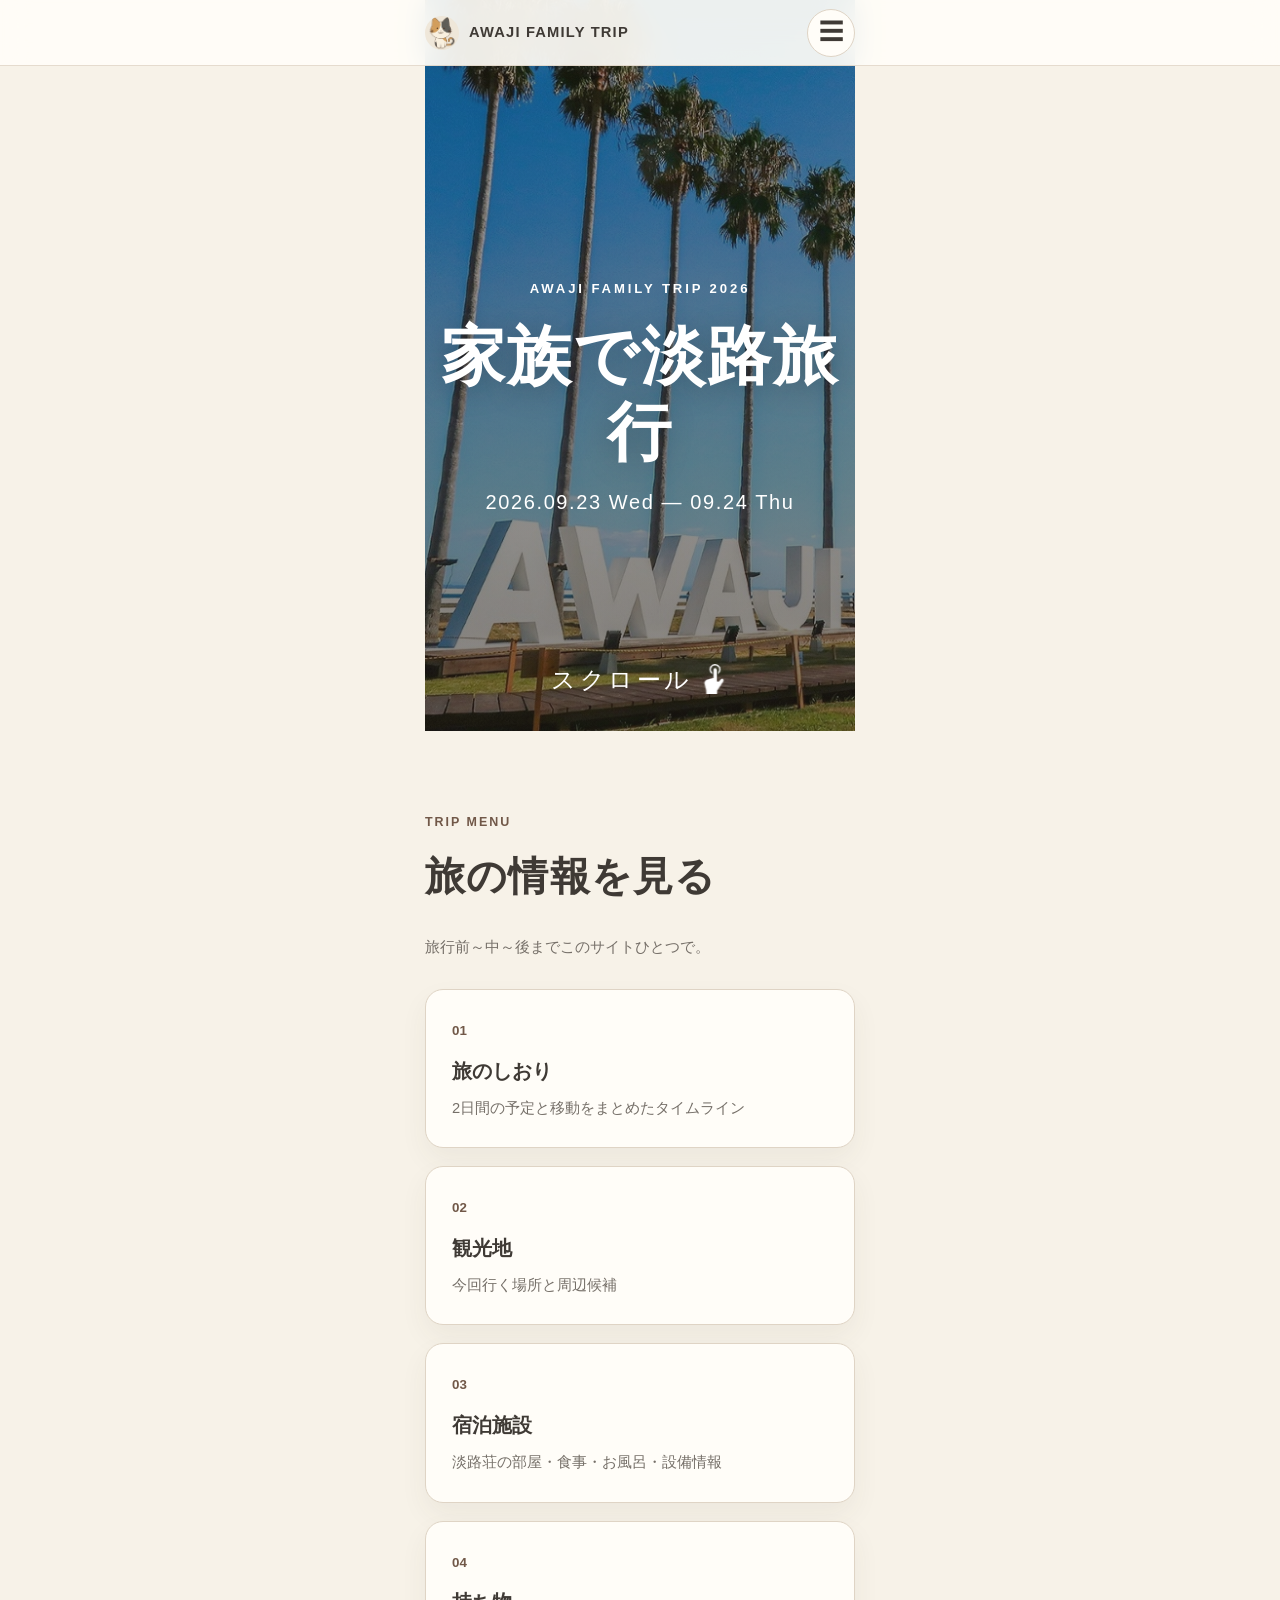
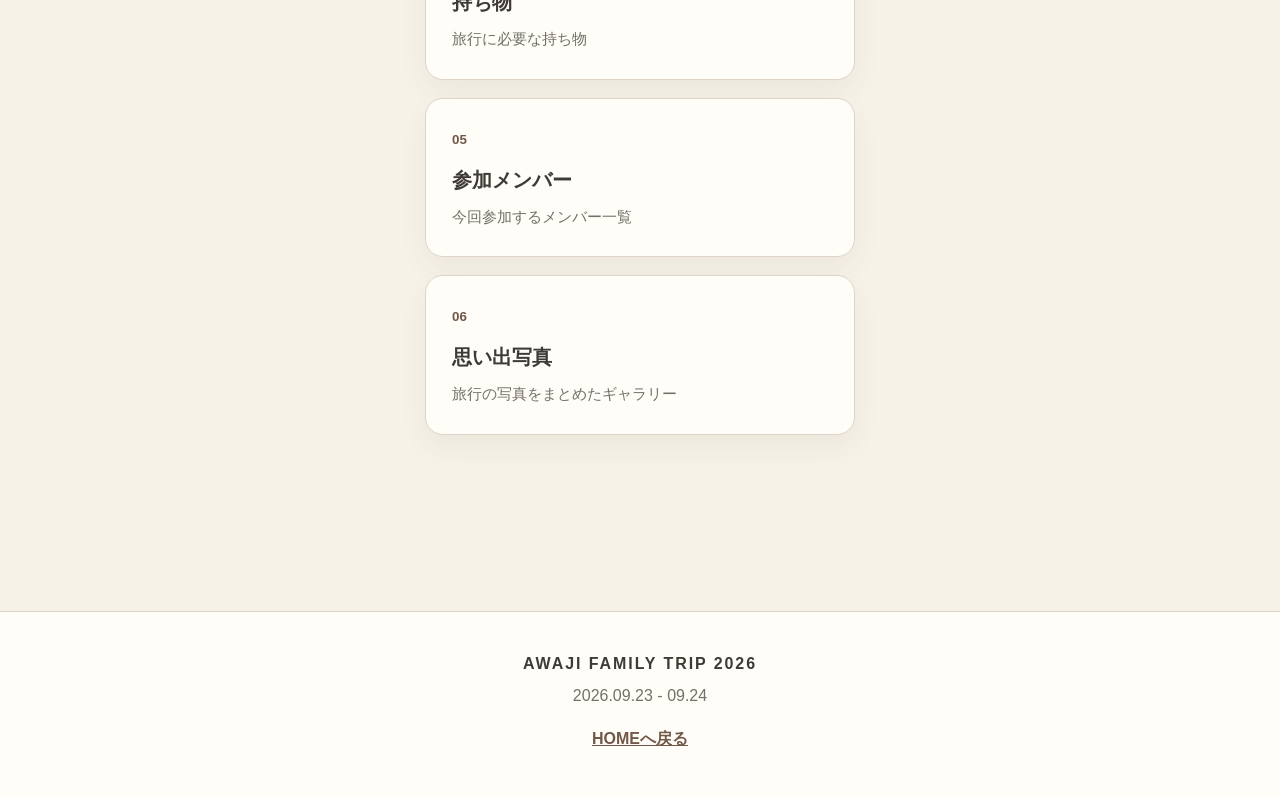
==== commit 1a92e37a: "画面サイズに合わせて修正" ====
--- a/index.html
+++ b/index.html
@@ -41,10 +41,13 @@
       <div class="hero-slide" aria-hidden="true"></div>
       <div class="hero-content">
         <div class="hero-kicker">AWAJI FAMILY TRIP 2026</div>
-        <h1 class="hero-title">久しぶりに<br>リフレッシュ旅行</h1>
+        <h1 class="hero-title">家族で淡路旅行</h1>
         <div class="hero-date">2026.09.23 Wed — 09.24 Thu</div>
       </div>
-      <a class="hero-scroll" href="#trip-menu">スクロール ⇩</a>
+      <a class="hero-scroll" href="#trip-menu">
+  <span>スクロール  </span>
+  <img src="images/hero/hero-00.png" alt="" class="hero-scroll-icon">
+</a>
     </section>
 
     <section class="home-links" id="trip-menu">
--- a/css/style.css
+++ b/css/style.css
@@ -225,7 +225,7 @@
 /* HOME */
 .hero {
   width: min(100%, var(--mobile-content));
-  min-height: 100svh;
+  aspect-ratio: 5 / 8.5;
   margin-inline: auto;
   position: relative;
   overflow: hidden;
@@ -326,6 +326,16 @@
   text-decoration: none;
   font-size: 1.5rem;
   letter-spacing: .15em;
+  display: inline-flex;
+  flex-direction: row;
+  align-items: center;
+  gap: 6px;
+}
+
+.hero-scroll-icon {
+  width: 30px;
+  height: 30px;
+  object-fit: contain;
 }
 
 .home-links {
@@ -564,7 +574,7 @@
   border: 1px solid var(--accent);
   background: var(--accent);
   color: #fff;
-  flex: 1 1 160px;
+  flex: 1 1 100%;
 }
 
 .btn.secondary {
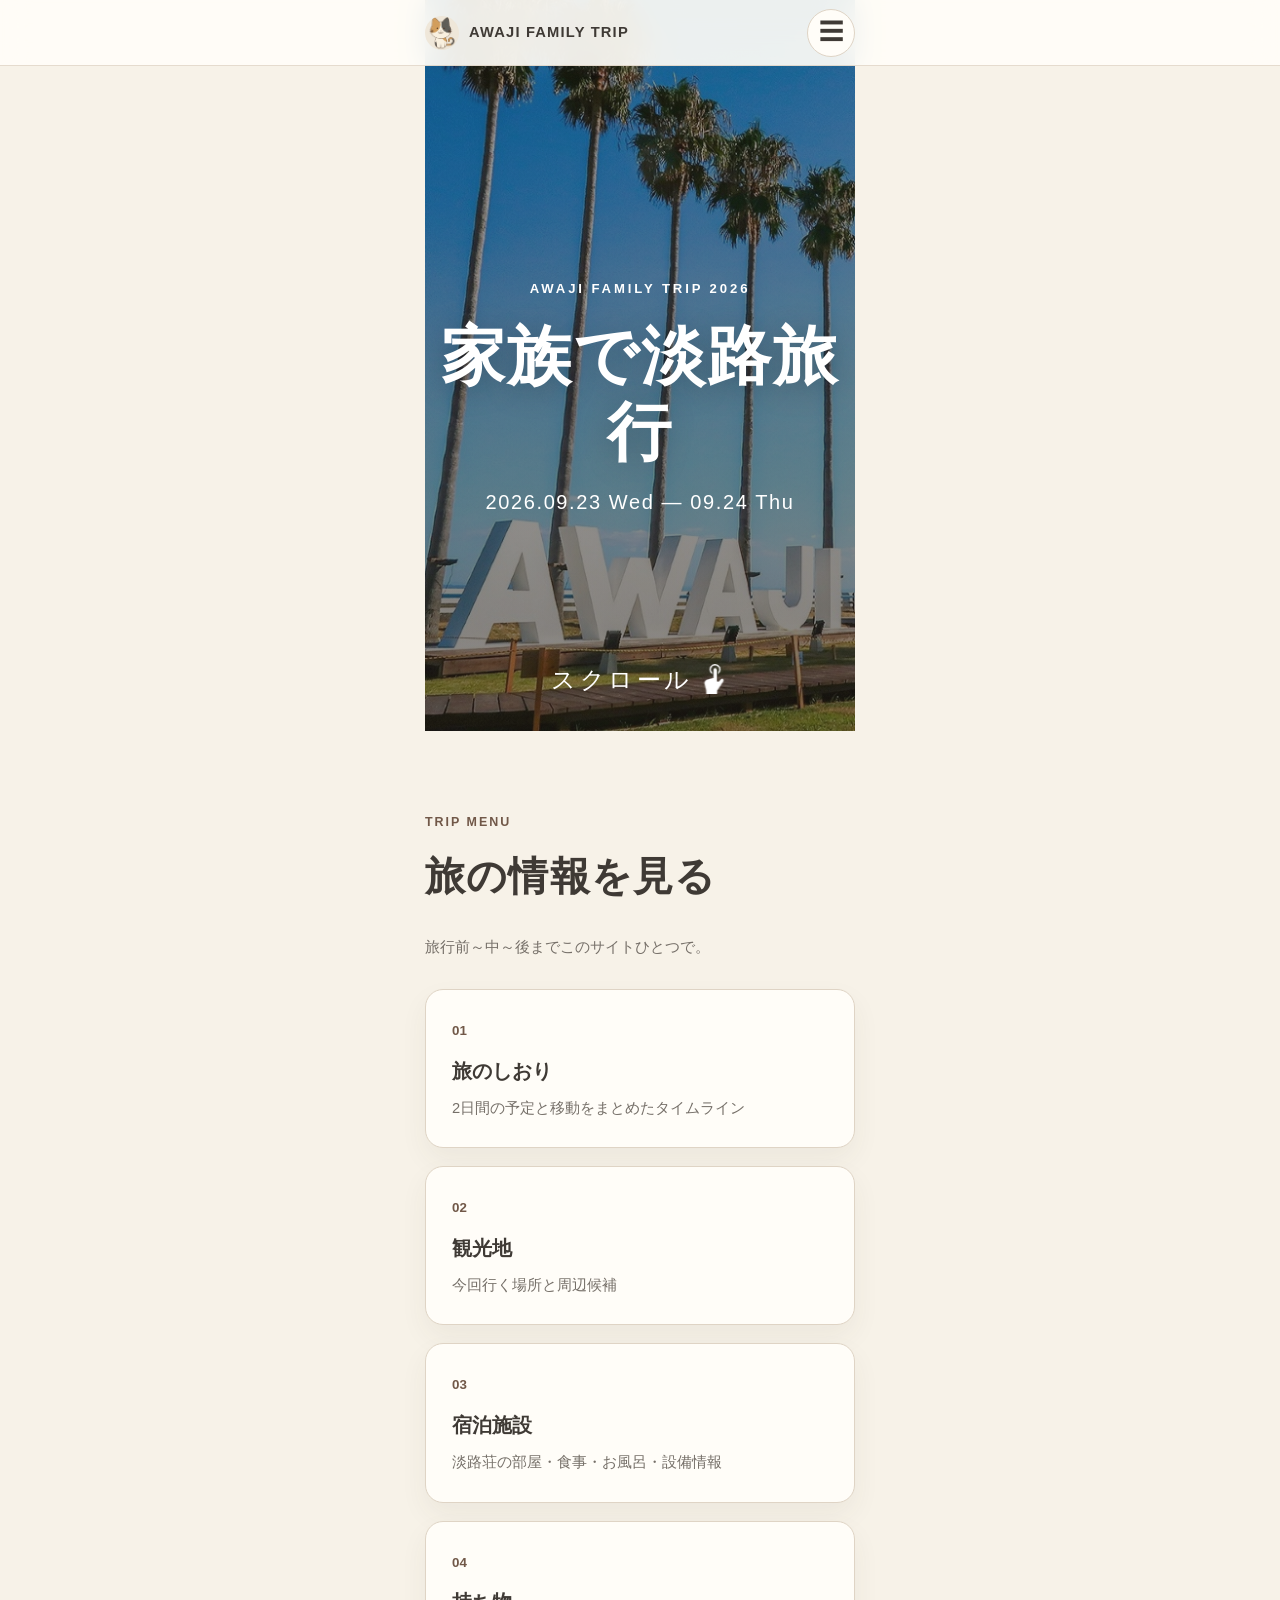
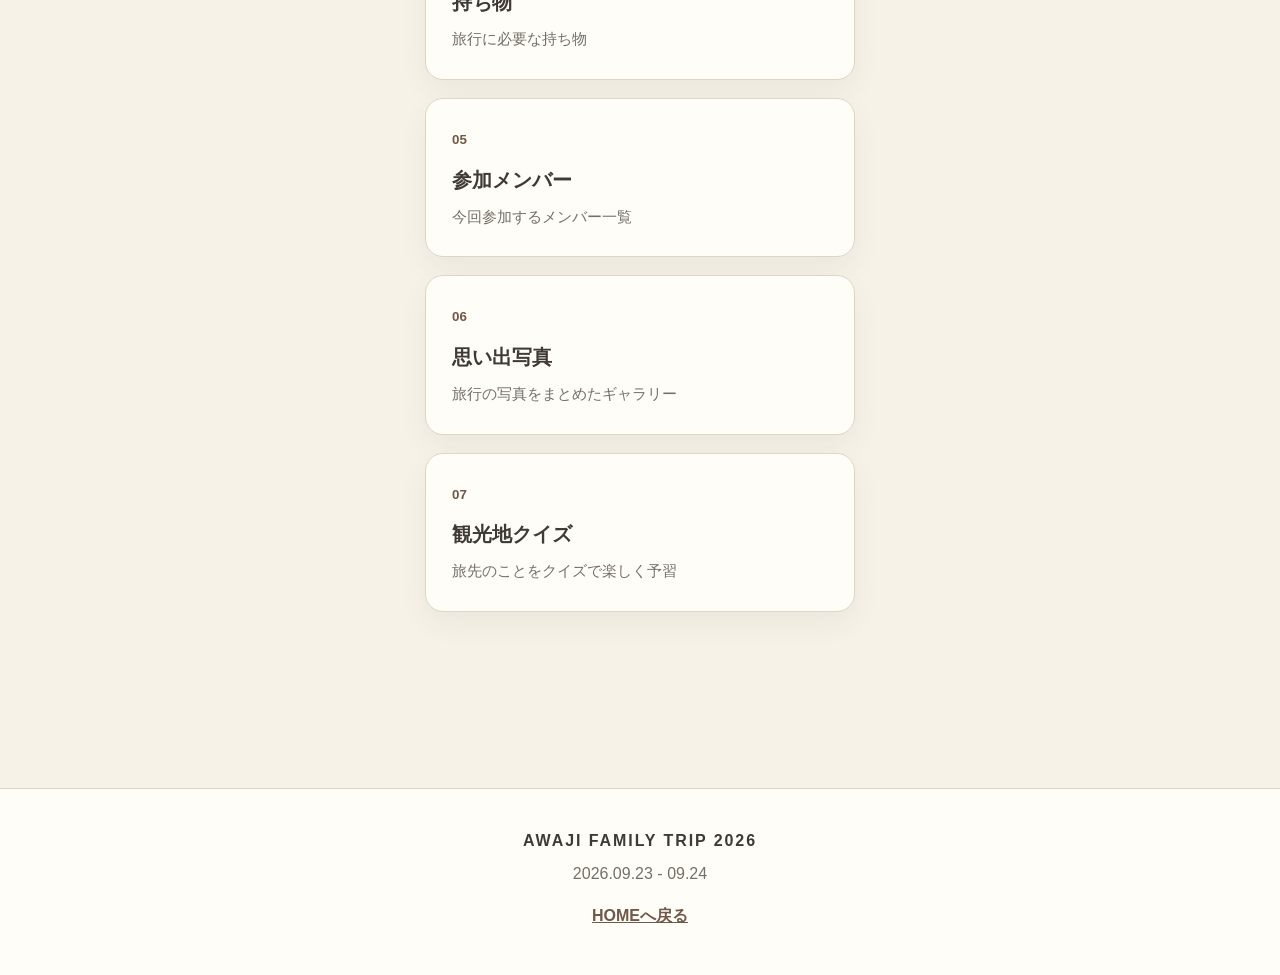
==== commit e33dae96: "クイズを実装します" ====
--- a/index.html
+++ b/index.html
@@ -19,7 +19,7 @@
         <span>AWAJI FAMILY TRIP</span></a>
       <nav class="desktop-nav" aria-label="メインナビゲーション"><a href="index.html" aria-current="page">HOME</a><a
           href="schedule.html">旅のしおり</a><a href="sightseeing.html">観光地</a><a href="hotel.html">宿泊施設</a><a
-          href="belongings.html">持ち物</a><a href="members.html">参加メンバー</a><a href="gallery.html">思い出写真</a></nav>
+          href="belongings.html">持ち物</a><a href="members.html">参加メンバー</a><a href="gallery.html">思い出写真</a><a href="quiz.html">観光地クイズ</a></nav>
       <button class="menu-toggle" type="button" aria-expanded="false" aria-controls="mobile-menu"
         aria-label="メニューを開く">☰</button>
     </div>
@@ -28,7 +28,7 @@
     <div class="mobile-menu-panel">
       <nav><a href="index.html" aria-current="page">HOME</a><a href="schedule.html">旅のしおり</a><a
           href="sightseeing.html">観光地</a><a href="hotel.html">宿泊施設</a><a href="belongings.html">持ち物</a><a
-          href="members.html">参加メンバー</a><a href="gallery.html">思い出写真</a></nav>
+          href="members.html">参加メンバー</a><a href="gallery.html">思い出写真</a><a href="quiz.html">観光地クイズ</a></nav>
     </div>
   </div>
   <main class="home-main">
@@ -45,9 +45,9 @@
         <div class="hero-date">2026.09.23 Wed — 09.24 Thu</div>
       </div>
       <a class="hero-scroll" href="#trip-menu">
-  <span>スクロール  </span>
-  <img src="images/hero/hero-00.png" alt="" class="hero-scroll-icon">
-</a>
+        <span>スクロール </span>
+        <img src="images/hero/hero-00.png" alt="" class="hero-scroll-icon">
+      </a>
     </section>
 
     <section class="home-links" id="trip-menu">
@@ -83,6 +83,11 @@
             <h2>思い出写真</h2>
             <p>旅行の写真をまとめたギャラリー</p>
           </a>
+          <a class="nav-card" href="quiz.html">
+            <small>07</small>
+            <h2>観光地クイズ</h2>
+            <p>旅先のことをクイズで楽しく予習</p>
+          </a>
         </div>
       </div>
     </section>
--- a/css/style.css
+++ b/css/style.css
@@ -827,4 +827,561 @@
   .trip-map iframe {
     height: 400px;
   }
+}
+
+.quiz-page-hero {
+  margin-bottom: 28px;
+}
+
+.quiz-top,
+.quiz-playing,
+.quiz-result {
+  padding-bottom: 20px;
+}
+
+.quiz-select-grid,
+.quiz-question-list {
+  display: grid;
+  gap: 18px;
+}
+
+.quiz-select-card,
+.quiz-question-card,
+.quiz-score-card,
+.quiz-lock,
+.quiz-achievement {
+  background: var(--surface);
+  border: 1px solid var(--border);
+  border-radius: var(--radius-lg);
+  box-shadow: 0 14px 34px rgba(76, 62, 50, .06);
+}
+
+.quiz-select-card {
+  padding: 24px;
+}
+
+.quiz-select-card-head h2 {
+  margin: 0 0 6px;
+  font-size: 1.25rem;
+}
+
+.quiz-select-card-head span,
+.quiz-best-score,
+.quiz-playing-head p,
+.quiz-lock-note {
+  color: var(--muted);
+  font-size: .92rem;
+}
+
+.quiz-select-card-record {
+  display: grid;
+  gap: 2px;
+  margin: 18px 0;
+}
+
+.quiz-card-status {
+  font-weight: 800;
+  color: var(--accent-dark);
+}
+
+.quiz-card-status.is-passed {
+  color: #65745f;
+}
+
+.quiz-card-status.is-perfect {
+  color: #8a6a3f;
+}
+
+.quiz-start-button,
+.quiz-submit-button,
+.quiz-result-actions .btn,
+.quiz-detail-link {
+  width: 100%;
+}
+
+button.btn {
+  cursor: pointer;
+}
+
+button.btn:disabled {
+  cursor: not-allowed;
+  opacity: .45;
+  filter: grayscale(.25);
+  box-shadow: none;
+}
+
+.quiz-achievement {
+  margin-bottom: 22px;
+  padding: 20px;
+  text-align: center;
+  background:
+    linear-gradient(
+      135deg,
+      var(--surface),
+      #f2eadb
+    );
+}
+
+.quiz-achievement strong,
+.quiz-achievement span {
+  display: block;
+}
+
+.quiz-achievement strong {
+  font-family:
+    "Yu Mincho",
+    "Hiragino Mincho ProN",
+    "Noto Serif JP",
+    serif;
+
+  font-size: 1.35rem;
+  color: var(--accent-dark);
+}
+
+.quiz-achievement span {
+  margin-top: 4px;
+  color: var(--muted);
+  font-size: .9rem;
+}
+
+.quiz-achievement.is-perfect {
+  position: relative;
+  overflow: hidden;
+}
+
+.quiz-achievement.is-perfect::after {
+  content: "";
+  position: absolute;
+  inset: -60% auto -60% -35%;
+  width: 28%;
+  transform: rotate(18deg);
+  background:
+    rgba(
+      255,
+      255,
+      255,
+      .48
+    );
+
+  animation:
+    quiz-shine
+    3.2s
+    ease-in-out
+    infinite;
+}
+
+@keyframes quiz-shine {
+  0%,
+  55% {
+    left: -35%;
+  }
+
+  100% {
+    left: 120%;
+  }
+}
+
+.quiz-playing-head {
+  margin-bottom: 26px;
+}
+
+.quiz-playing-head .section-title {
+  margin-bottom: 8px;
+}
+
+.quiz-playing-head p {
+  margin: 0;
+}
+
+.quiz-text-button {
+  appearance: none;
+  border: 0;
+  background: transparent;
+  padding: 0;
+  margin: 0 0 18px;
+  color: var(--accent-dark);
+  font-weight: 800;
+  cursor: pointer;
+  text-decoration: underline;
+  text-underline-offset: 3px;
+}
+
+.quiz-text-button:focus-visible {
+  outline:
+    3px solid
+    rgba(155, 123, 104, .22);
+
+  outline-offset: 5px;
+  border-radius: 4px;
+}
+
+.quiz-question-card {
+  padding: 22px;
+}
+
+.quiz-question-number {
+  display: inline-flex;
+  align-items: center;
+  justify-content: center;
+
+  min-width: 46px;
+  min-height: 32px;
+
+  margin-bottom: 12px;
+
+  border-radius: 999px;
+
+  background:
+    var(--surface-2);
+
+  color:
+    var(--accent-dark);
+
+  font-size: .88rem;
+  font-weight: 900;
+  letter-spacing: .06em;
+}
+
+.quiz-question-text {
+  margin: 0 0 18px;
+  font-size: 1.08rem;
+  line-height: 1.65;
+}
+
+.quiz-choices {
+  display: grid;
+  grid-template-columns: 1fr;
+  gap: 10px;
+}
+
+.quiz-choice {
+  position: relative;
+
+  display: grid;
+
+  grid-template-columns:
+    24px
+    minmax(0, 1fr);
+
+  align-items: center;
+
+  gap: 10px;
+
+  width: 100%;
+  min-height: 56px;
+
+  padding:
+    13px
+    14px;
+
+  border:
+    1px solid
+    var(--border);
+
+  border-radius:
+    var(--radius-sm);
+
+  background:
+    var(--bg);
+
+  color:
+    var(--text);
+
+  text-align: left;
+  cursor: pointer;
+
+  transition:
+    border-color .18s ease,
+    background .18s ease,
+    transform .18s ease;
+}
+
+.quiz-choice:hover:not(:disabled),
+.quiz-choice:focus-visible:not(:disabled) {
+  border-color:
+    var(--accent);
+
+  outline:
+    3px solid
+    rgba(155, 123, 104, .16);
+
+  outline-offset: 1px;
+}
+
+.quiz-choice-mark {
+  width: 22px;
+  height: 22px;
+
+  border:
+    2px solid
+    #b9aa9b;
+
+  border-radius: 50%;
+
+  background:
+    var(--surface);
+
+  display: grid;
+  place-items: center;
+
+  font-size: .78rem;
+  font-weight: 900;
+}
+
+.quiz-choice.is-selected {
+  border-color:
+    var(--accent-dark);
+
+  background:
+    #eee3d6;
+
+  font-weight: 800;
+}
+
+.quiz-choice.is-selected
+.quiz-choice-mark {
+  border-color:
+    var(--accent-dark);
+
+  background:
+    var(--accent-dark);
+
+  color: #fff;
+}
+
+.quiz-choice.is-selected
+.quiz-choice-mark::after {
+  content: "✓";
+}
+
+.quiz-choice:disabled {
+  cursor: default;
+  opacity: 1;
+}
+
+.quiz-choice.is-correct-answer {
+  border-color:
+    #7f9379;
+
+  background:
+    #edf2e9;
+}
+
+.quiz-choice.is-wrong-answer {
+  border-color:
+    #b88c82;
+
+  background:
+    #f7ece8;
+}
+
+.quiz-choice-result-label {
+  grid-column: 2;
+
+  margin-top: -4px;
+
+  color:
+    var(--muted);
+
+  font-size: .78rem;
+  font-weight: 800;
+}
+
+.quiz-submit-wrap {
+  position: sticky;
+  bottom: 0;
+  z-index: 20;
+
+  margin-top: 24px;
+
+  padding:
+    16px
+    0
+    10px;
+
+  background:
+    linear-gradient(
+      180deg,
+      rgba(247, 242, 232, 0),
+      var(--bg) 24%
+    );
+}
+
+.quiz-answer-progress {
+  margin:
+    0
+    0
+    8px;
+
+  text-align: center;
+
+  color:
+    var(--muted);
+
+  font-size: .9rem;
+  font-weight: 700;
+}
+
+.quiz-score-card {
+  margin-bottom: 24px;
+
+  padding:
+    28px
+    22px;
+
+  text-align: center;
+}
+
+.quiz-score-card.is-passed {
+  border-color:
+    #aebda8;
+}
+
+.quiz-score-card.is-perfect {
+  border-color:
+    #c9ae78;
+
+  background:
+    linear-gradient(
+      135deg,
+      var(--surface),
+      #f7eedb
+    );
+}
+
+.quiz-score {
+  margin:
+    2px
+    0
+    4px;
+
+  font-family:
+    "Yu Mincho",
+    "Hiragino Mincho ProN",
+    "Noto Serif JP",
+    serif;
+
+  font-size:
+    clamp(
+      3rem,
+      14vw,
+      4.8rem
+    );
+
+  font-weight: 800;
+  line-height: 1.1;
+
+  color:
+    var(--accent-dark);
+}
+
+.quiz-score span {
+  font-size: .34em;
+  color: var(--muted);
+}
+
+.quiz-score-card h1 {
+  margin:
+    8px
+    0
+    4px;
+
+  font-size: 1.55rem;
+}
+
+.quiz-score-card p {
+  margin: 0;
+  color: var(--muted);
+}
+
+.quiz-result-question.is-correct {
+  border-color:
+    #c9d4c4;
+}
+
+.quiz-result-question.is-wrong {
+  border-color:
+    #dec8c0;
+}
+
+.quiz-explanation {
+  margin-top: 18px;
+  padding-top: 18px;
+
+  border-top:
+    1px solid
+    var(--border);
+}
+
+.quiz-explanation p {
+  margin:
+    8px
+    0
+    0;
+}
+
+.quiz-judge {
+  display: inline-block;
+  color: var(--accent-dark);
+}
+
+.quiz-detail-link {
+  margin-top: 16px;
+}
+
+.quiz-result-actions {
+  display: grid;
+  gap: 10px;
+  margin-top: 26px;
+}
+
+.quiz-lock {
+  margin-top: 24px;
+
+  padding:
+    52px
+    24px;
+
+  text-align: center;
+}
+
+.quiz-lock-icon {
+  margin-bottom: 12px;
+  font-size: 2.6rem;
+  line-height: 1;
+}
+
+.quiz-lock-message {
+  margin:
+    18px
+    0
+    4px;
+
+  font-weight: 800;
+}
+
+.quiz-open-date {
+  margin: 0;
+
+  color:
+    var(--accent-dark);
+
+  font-family:
+    "Yu Mincho",
+    "Hiragino Mincho ProN",
+    "Noto Serif JP",
+    serif;
+
+  font-size: 1.5rem;
+  font-weight: 800;
+  letter-spacing: .08em;
+}
+
+.quiz-lock-note {
+  margin:
+    20px
+    auto
+    0;
+
+  max-width: 300px;
 }
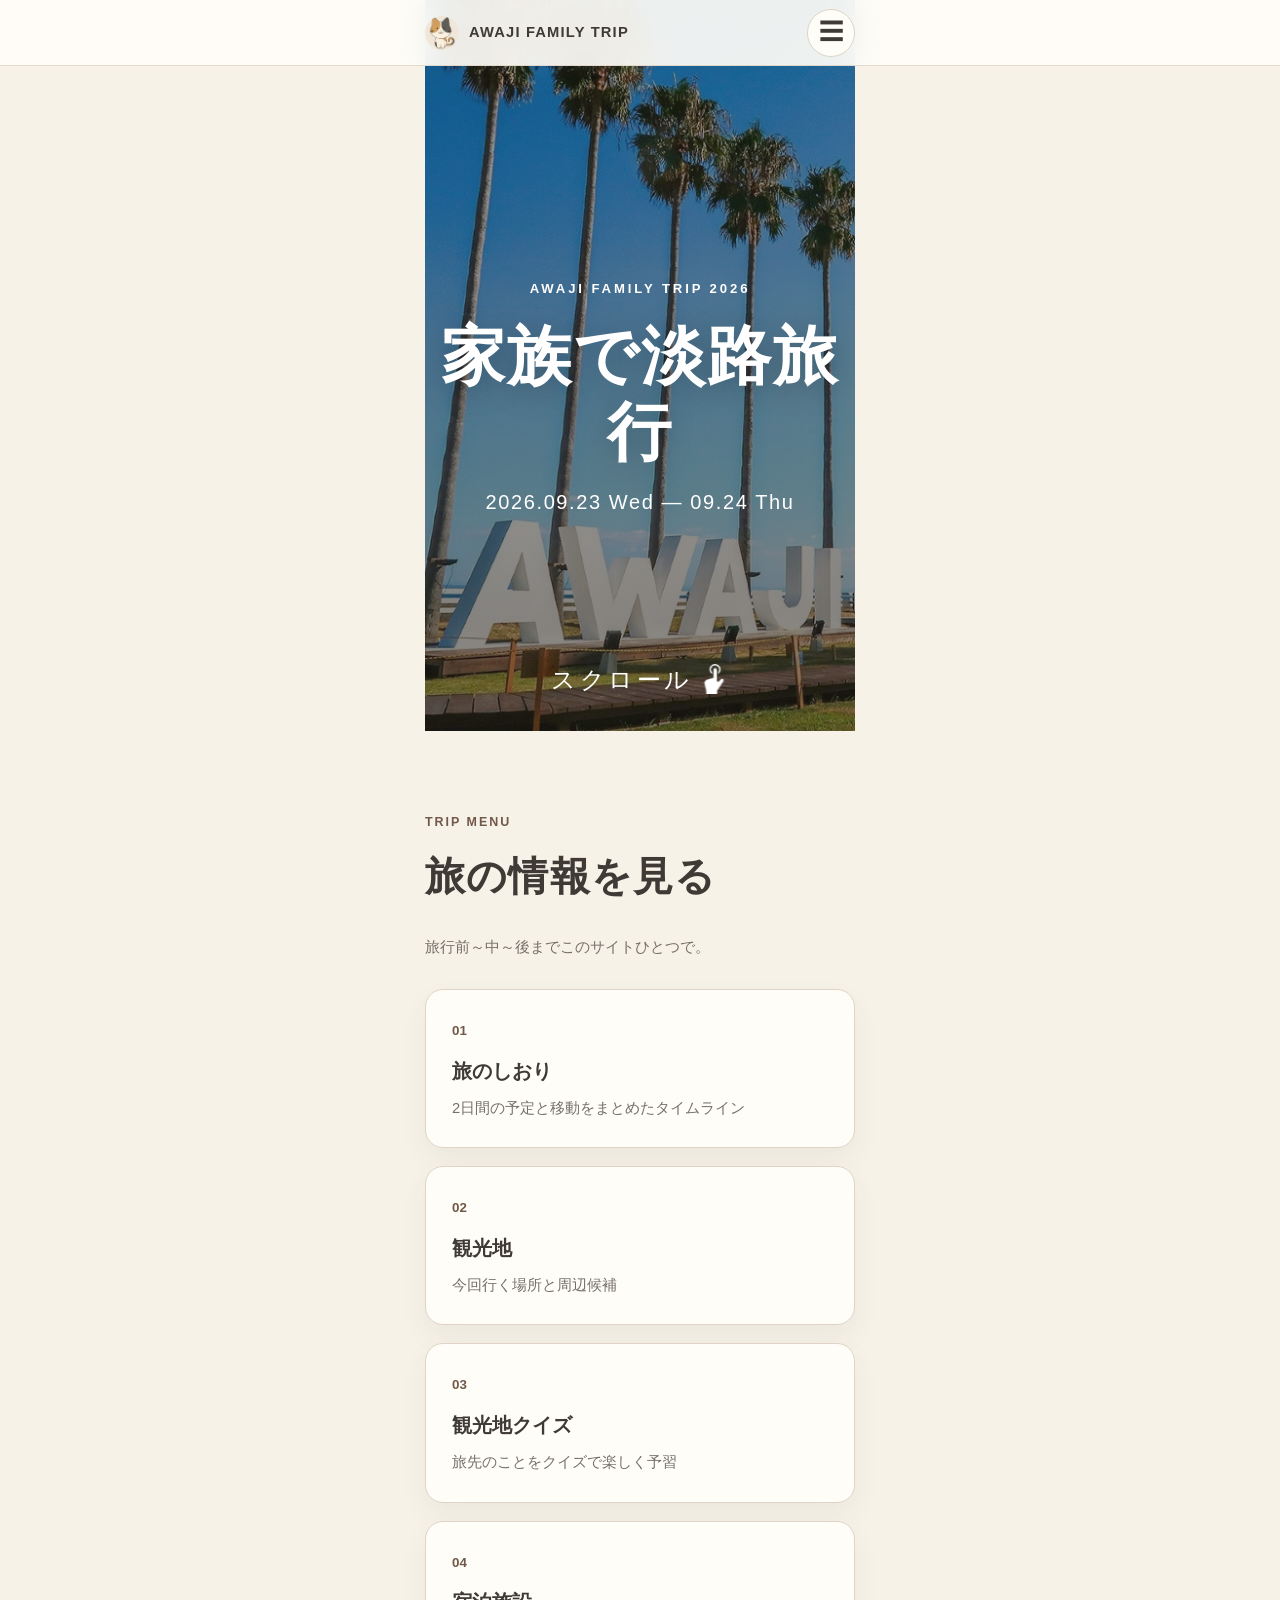
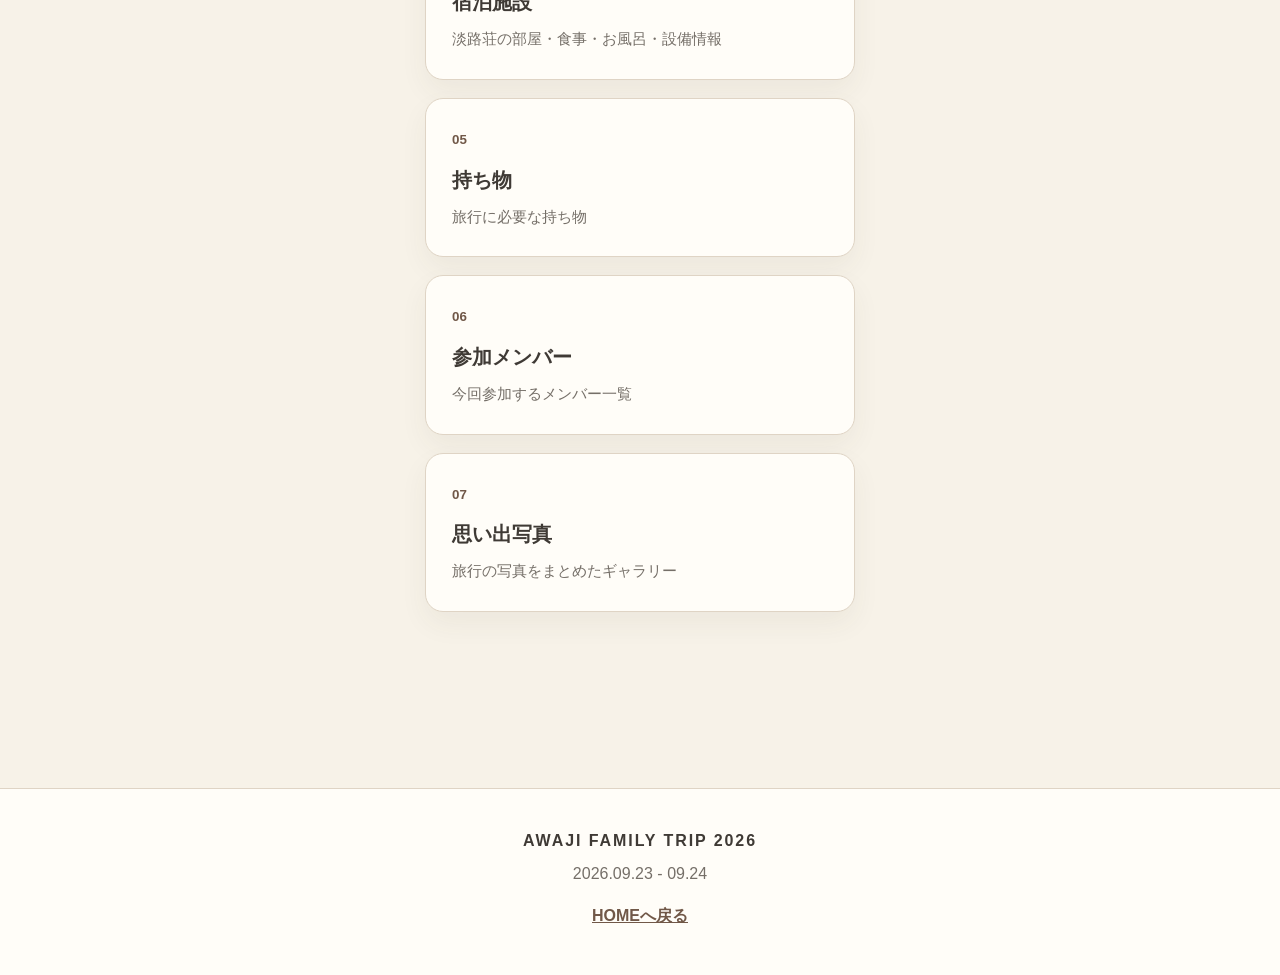
==== commit c75401e8: "画像追加した" ====
--- a/index.html
+++ b/index.html
@@ -18,8 +18,9 @@
         </span>
         <span>AWAJI FAMILY TRIP</span></a>
       <nav class="desktop-nav" aria-label="メインナビゲーション"><a href="index.html" aria-current="page">HOME</a><a
-          href="schedule.html">旅のしおり</a><a href="sightseeing.html">観光地</a><a href="hotel.html">宿泊施設</a><a
-          href="belongings.html">持ち物</a><a href="members.html">参加メンバー</a><a href="gallery.html">思い出写真</a><a href="quiz.html">観光地クイズ</a></nav>
+          href="schedule.html">旅のしおり</a><a href="sightseeing.html">観光地</a><a
+          href="quiz.html">観光地クイズ</a><a href="hotel.html">宿泊施設</a><a
+          href="belongings.html">持ち物</a><a href="members.html">参加メンバー</a><a href="gallery.html">思い出写真</a></nav>
       <button class="menu-toggle" type="button" aria-expanded="false" aria-controls="mobile-menu"
         aria-label="メニューを開く">☰</button>
     </div>
@@ -27,8 +28,8 @@
   <div class="mobile-menu" id="mobile-menu" aria-label="スマートフォンメニュー">
     <div class="mobile-menu-panel">
       <nav><a href="index.html" aria-current="page">HOME</a><a href="schedule.html">旅のしおり</a><a
-          href="sightseeing.html">観光地</a><a href="hotel.html">宿泊施設</a><a href="belongings.html">持ち物</a><a
-          href="members.html">参加メンバー</a><a href="gallery.html">思い出写真</a><a href="quiz.html">観光地クイズ</a></nav>
+          href="sightseeing.html">観光地</a><a href="quiz.html">観光地クイズ</a><a href="hotel.html">宿泊施設</a><a
+          href="belongings.html">持ち物</a><a href="members.html">参加メンバー</a><a href="gallery.html">思い出写真</a></nav>
     </div>
   </div>
   <main class="home-main">
@@ -67,26 +68,25 @@
             <h2>観光地</h2>
             <p>今回行く場所と周辺候補</p>
           </a>
-          <a class="nav-card" href="hotel.html"><small>03</small>
+          <a class="nav-card" href="quiz.html"><small>03</small>
+            <h2>観光地クイズ</h2>
+            <p>旅先のことをクイズで楽しく予習</p>
+          </a>
+          <a class="nav-card" href="hotel.html"><small>04</small>
             <h2>宿泊施設</h2>
             <p>淡路荘の部屋・食事・お風呂・設備情報</p>
           </a>
-          <a class="nav-card" href="belongings.html"><small>04</small>
+          <a class="nav-card" href="belongings.html"><small>05</small>
             <h2>持ち物</h2>
             <p>旅行に必要な持ち物</p>
           </a>
-          <a class="nav-card" href="members.html"><small>05</small>
+          <a class="nav-card" href="members.html"><small>06</small>
             <h2>参加メンバー</h2>
             <p>今回参加するメンバー一覧</p>
           </a>
-          <a class="nav-card" href="gallery.html"><small>06</small>
+          <a class="nav-card" href="gallery.html"><small>07</small>
             <h2>思い出写真</h2>
             <p>旅行の写真をまとめたギャラリー</p>
-          </a>
-          <a class="nav-card" href="quiz.html">
-            <small>07</small>
-            <h2>観光地クイズ</h2>
-            <p>旅先のことをクイズで楽しく予習</p>
           </a>
         </div>
       </div>
--- a/css/style.css
+++ b/css/style.css
@@ -1384,4 +1384,54 @@
     0;
 
   max-width: 300px;
+}
+
+/* 100点 PERFECT 演出 */
+
+.quiz-perfect-celebration {
+  display: flex;
+  justify-content: center;
+  margin: -6px 0 26px;
+  overflow: hidden;
+}
+
+.quiz-perfect-cat {
+  display: block;
+  width: min(72%, 260px);
+  height: auto;
+
+  animation:
+    quiz-perfect-cat-in
+    .7s
+    cubic-bezier(.2, .8, .2, 1)
+    both;
+}
+
+@keyframes quiz-perfect-cat-in {
+  0% {
+    opacity: 0;
+    transform:
+      translateY(18px)
+      scale(.88);
+  }
+
+  65% {
+    opacity: 1;
+    transform:
+      translateY(-4px)
+      scale(1.04);
+  }
+
+  100% {
+    opacity: 1;
+    transform:
+      translateY(0)
+      scale(1);
+  }
+}
+
+@media (prefers-reduced-motion: reduce) {
+  .quiz-perfect-cat {
+    animation: none;
+  }
 }
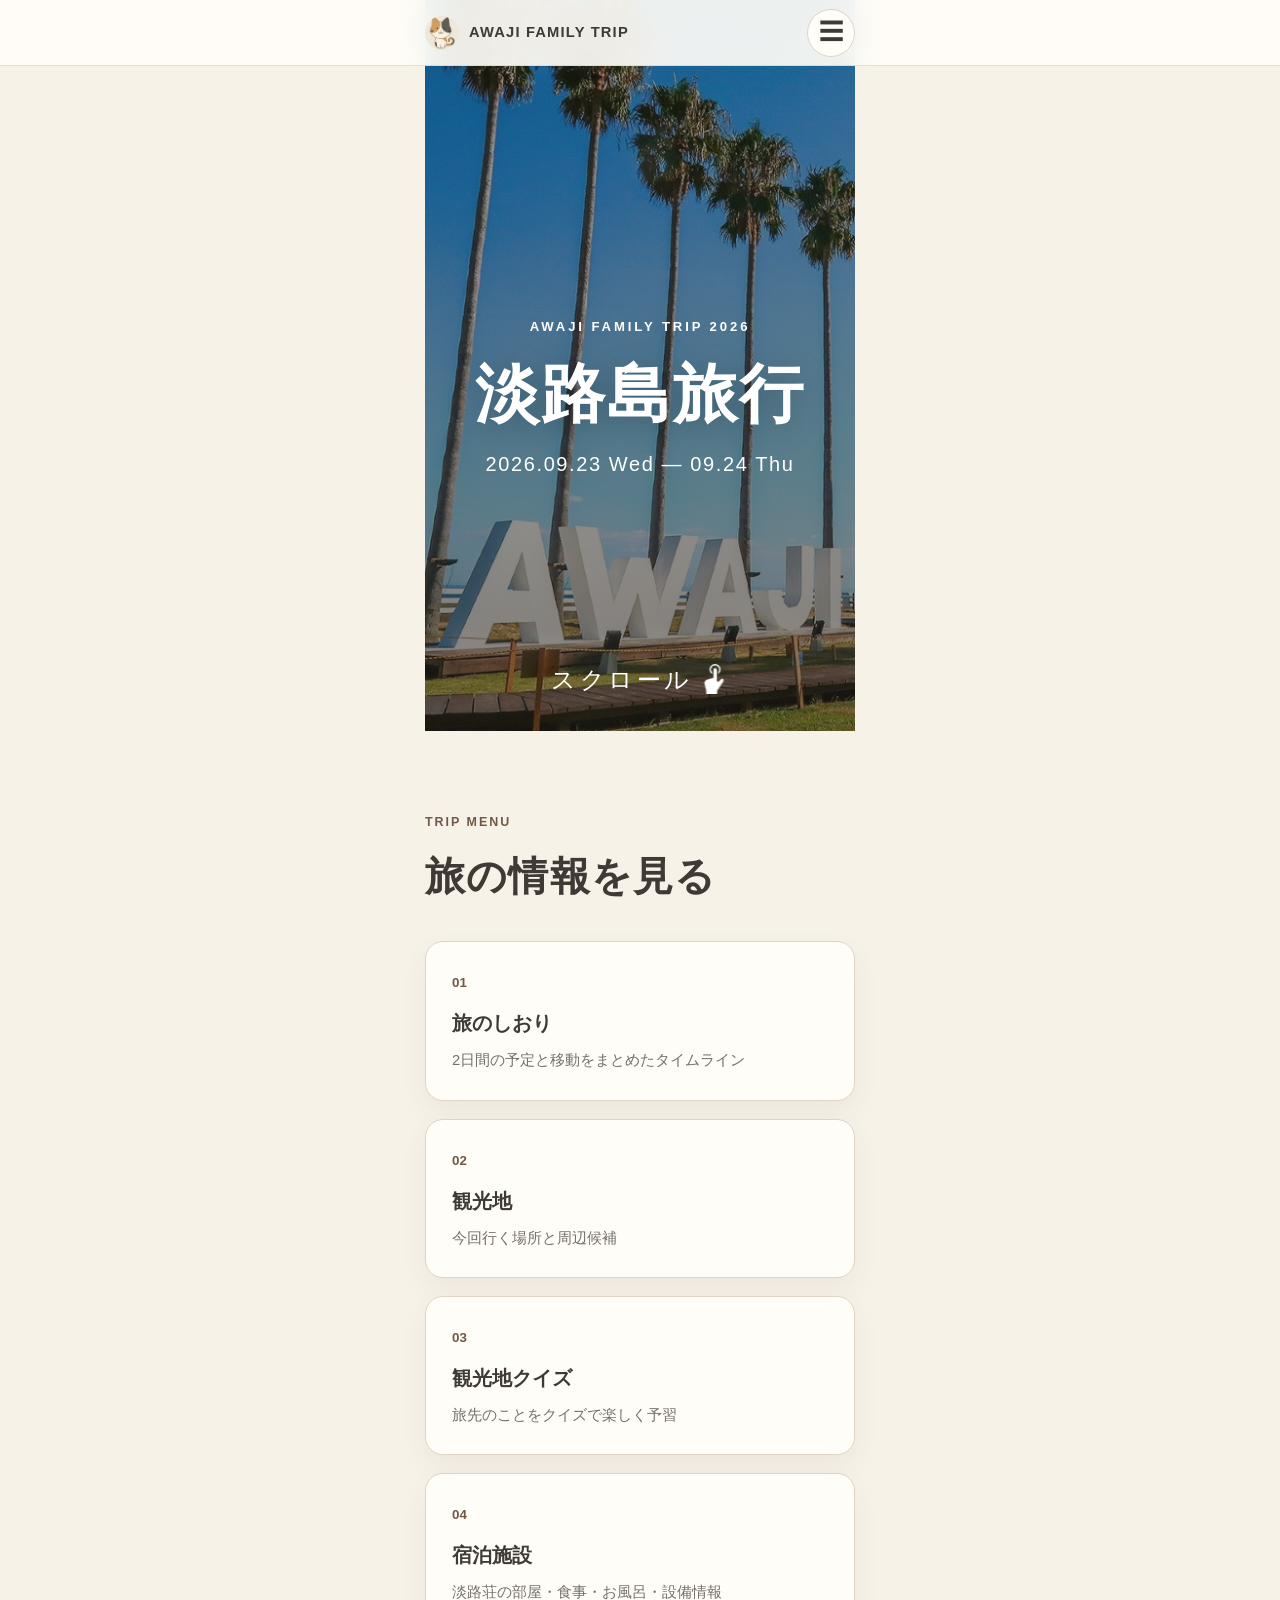
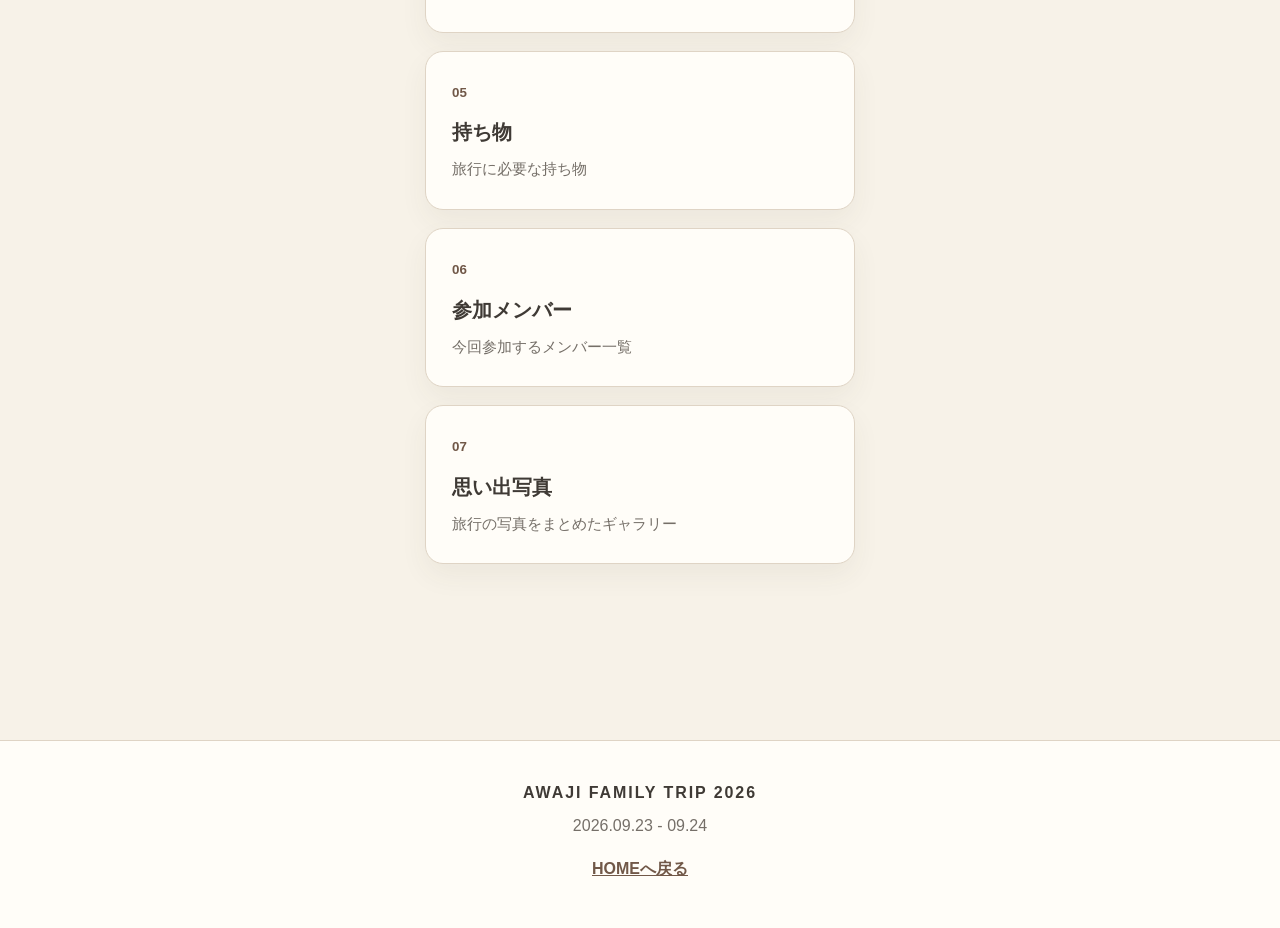
==== commit 8757ae35: "初版リリース" ====
--- a/index.html
+++ b/index.html
@@ -42,7 +42,7 @@
       <div class="hero-slide" aria-hidden="true"></div>
       <div class="hero-content">
         <div class="hero-kicker">AWAJI FAMILY TRIP 2026</div>
-        <h1 class="hero-title">家族で淡路旅行</h1>
+        <h1 class="hero-title">淡路島旅行</h1>
         <div class="hero-date">2026.09.23 Wed — 09.24 Thu</div>
       </div>
       <a class="hero-scroll" href="#trip-menu">
@@ -57,7 +57,6 @@
           <div><span class="eyebrow">TRIP MENU</span>
             <h2 class="section-title">旅の情報を見る</h2>
           </div>
-          <div class="section-note">旅行前～中～後までこのサイトひとつで。</div>
         </div>
         <div class="nav-card-grid">
           <a class="nav-card" href="schedule.html"><small>01</small>
